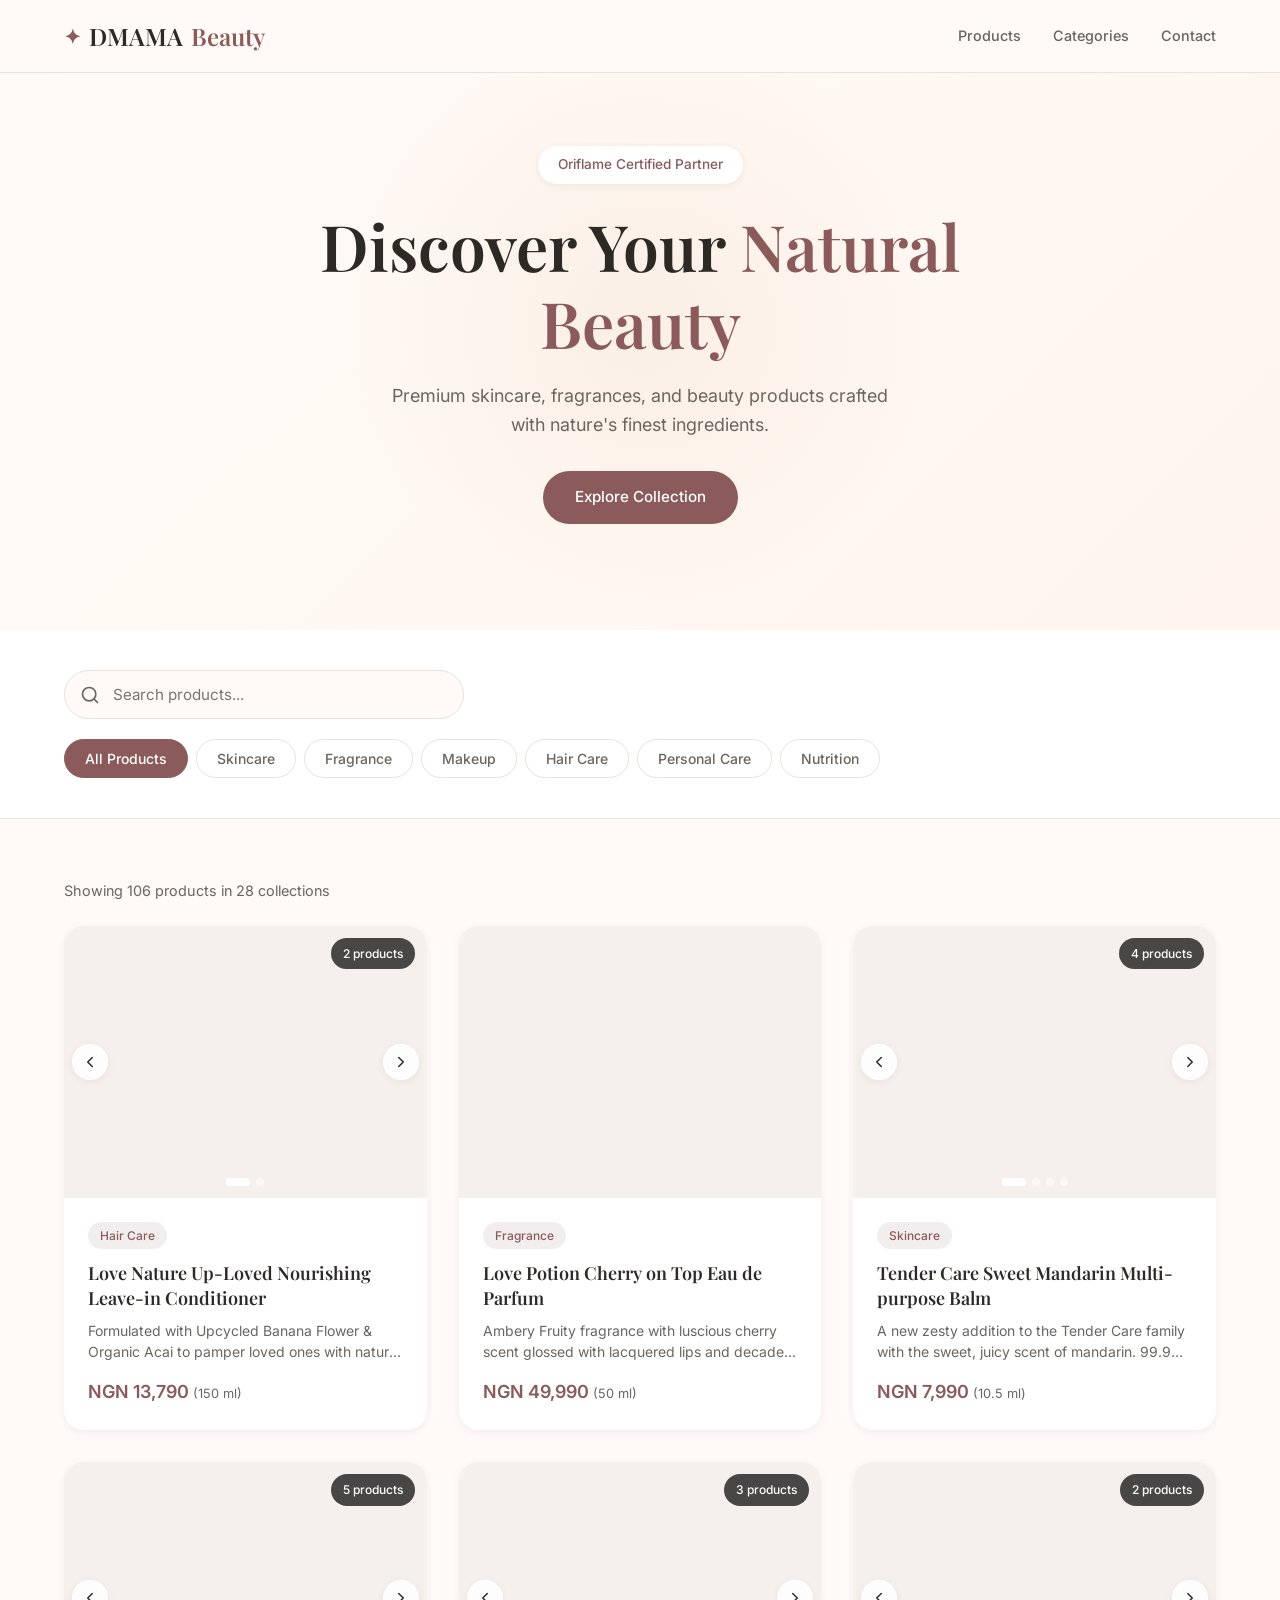
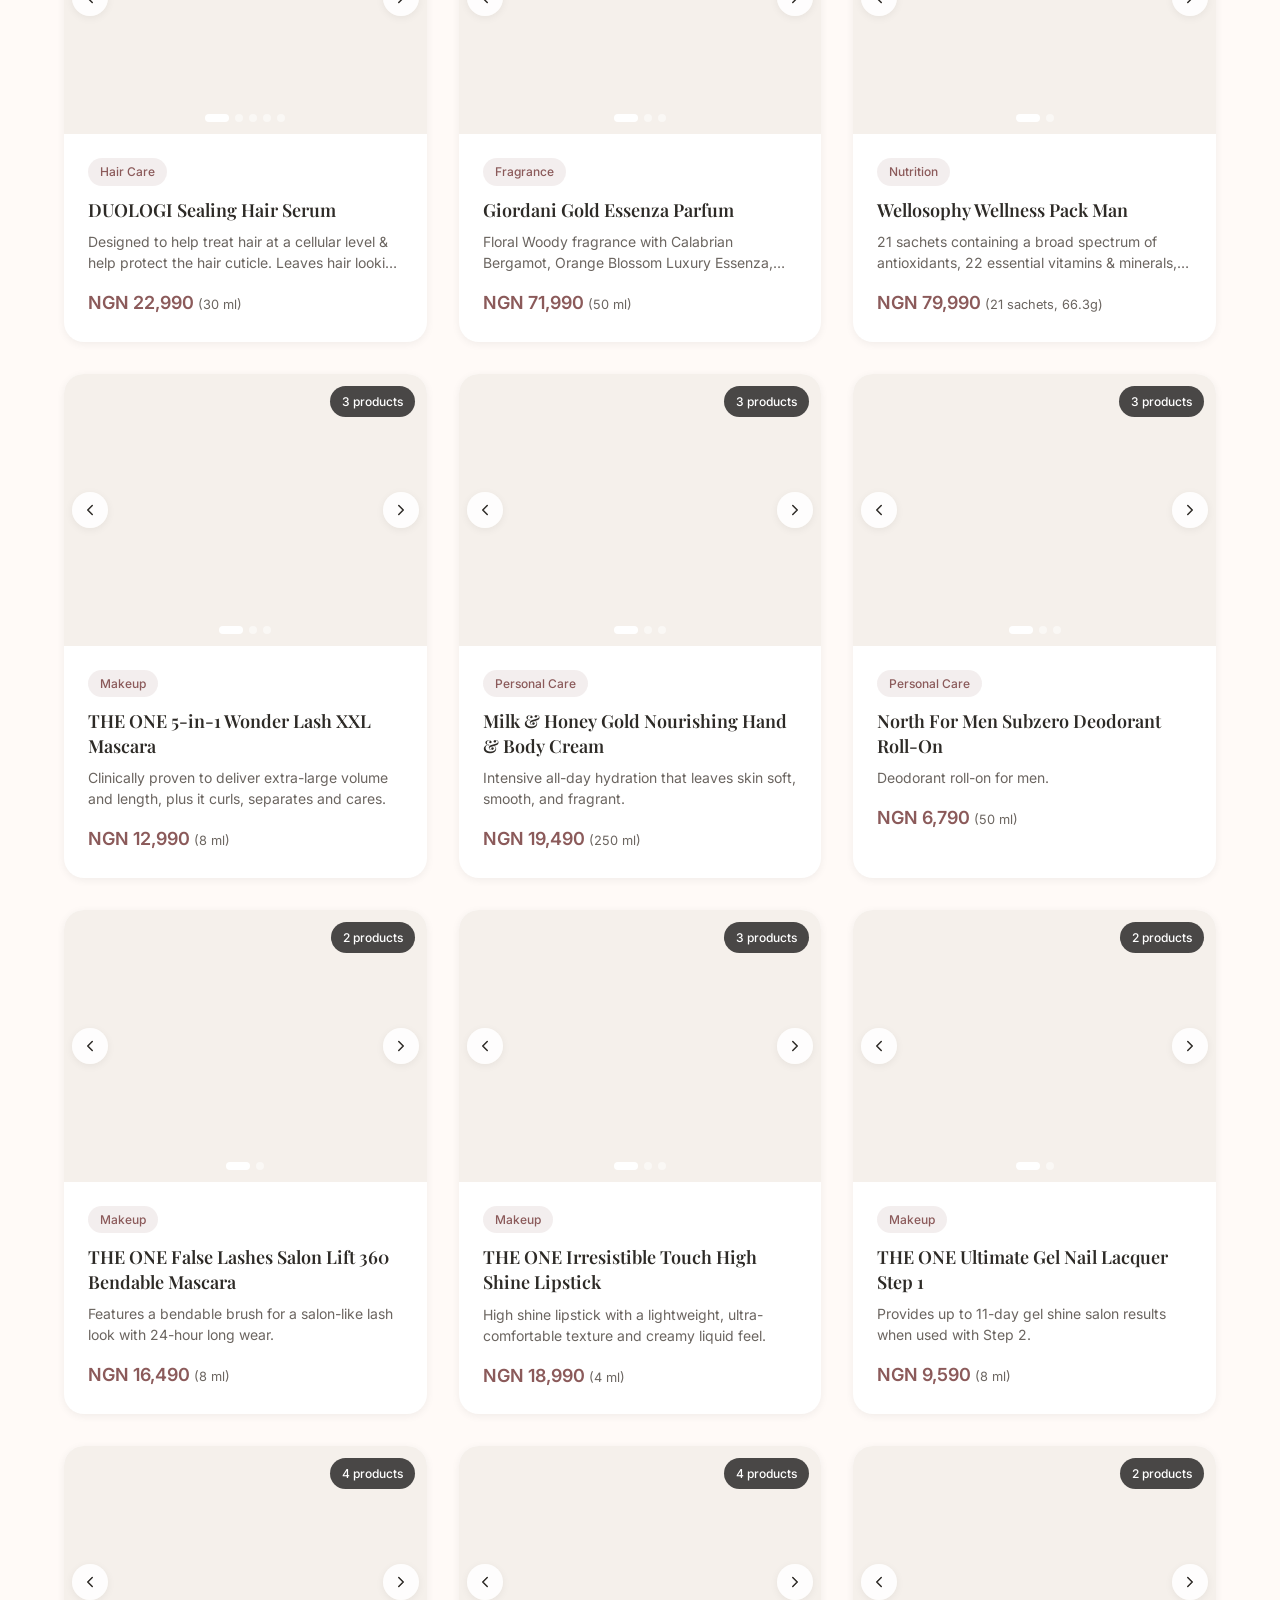
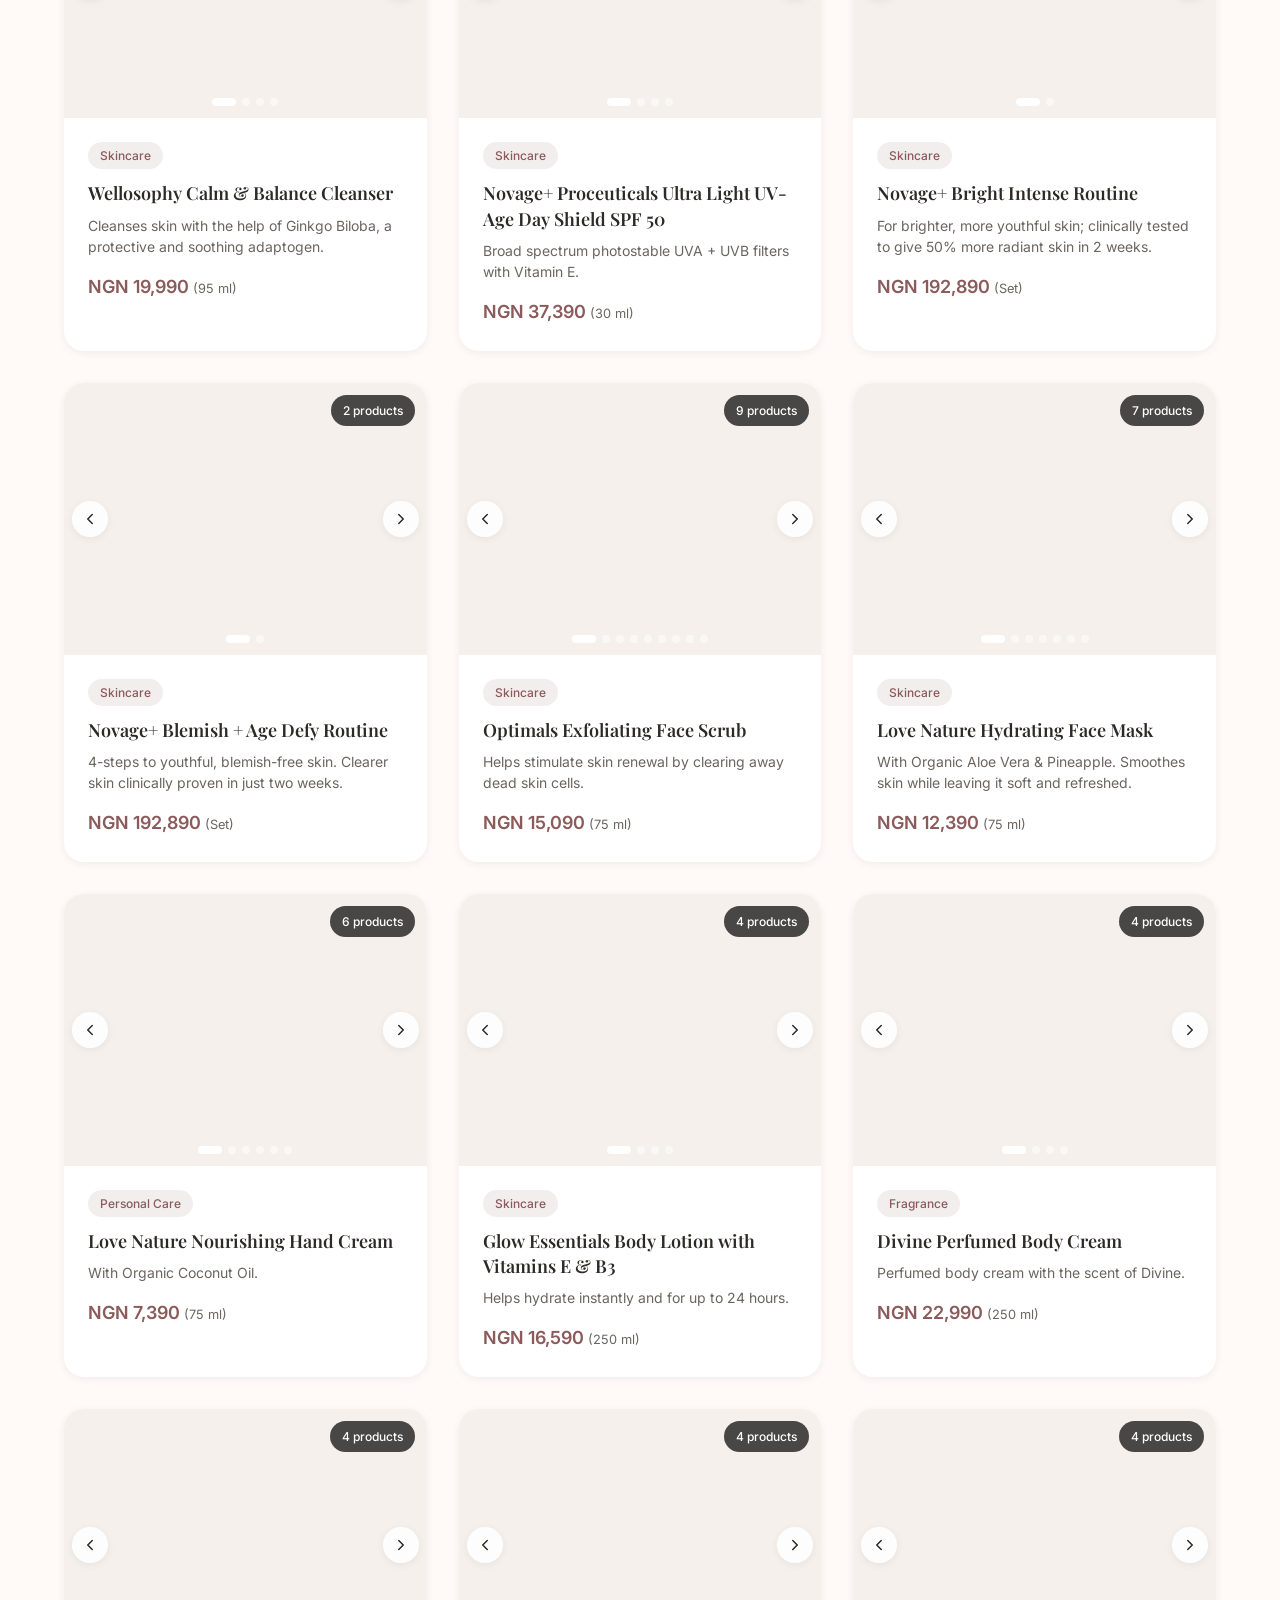
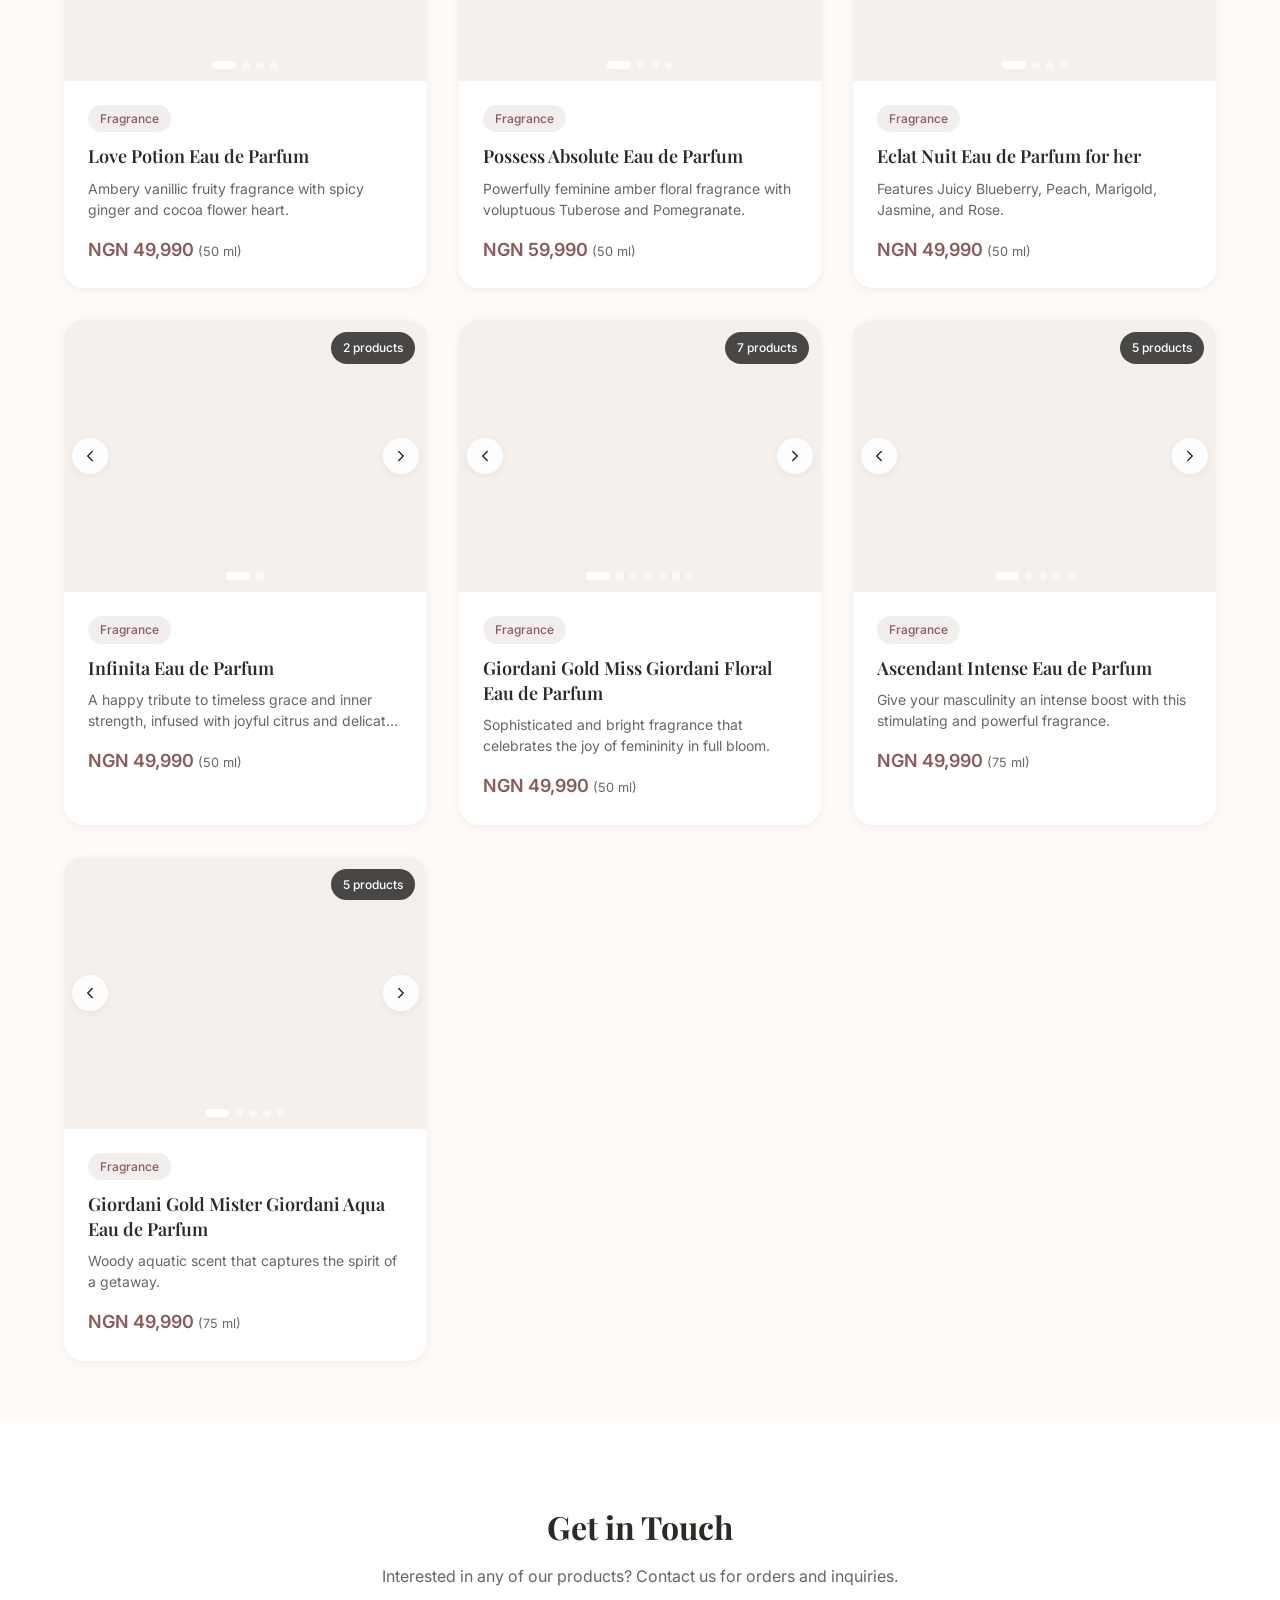
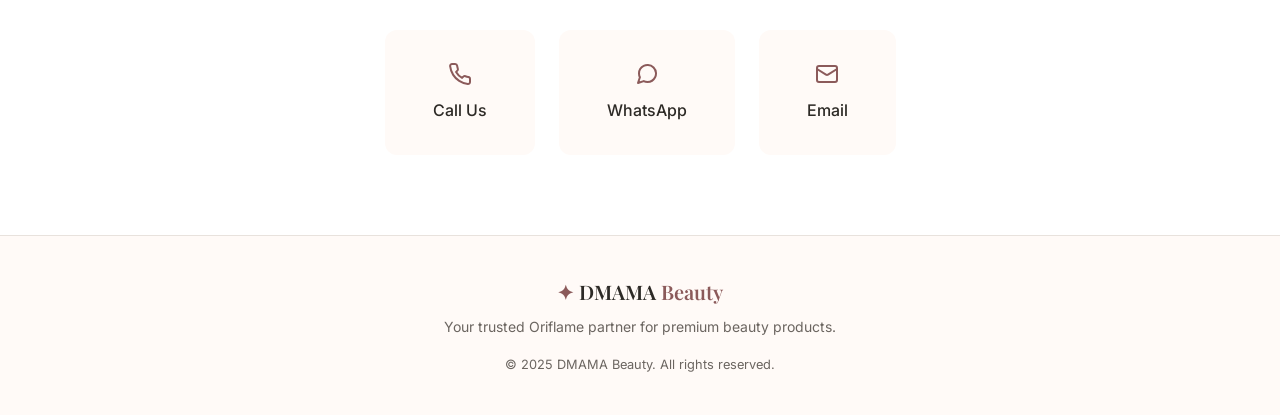
==== index.html @ 96148fdc "added code from desktop" ====
<!DOCTYPE html>
<html lang="en">
<head>
  <meta charset="UTF-8">
  <meta name="viewport" content="width=device-width, initial-scale=1.0">
  <title>DMAMA Beauty | Oriflame Products</title>
  <link rel="stylesheet" href="css/styles.css">
  <link rel="preconnect" href="https://fonts.googleapis.com">
  <link rel="preconnect" href="https://fonts.gstatic.com" crossorigin>
  <link href="https://fonts.googleapis.com/css2?family=Playfair+Display:wght@400;500;600;700&family=Inter:wght@300;400;500;600&display=swap" rel="stylesheet">
</head>
<body>
  <!-- Header -->
  <header class="header">
    <div class="container">
      <a href="#" class="logo">
        <span class="logo-icon">✦</span>
        DMAMA <span class="logo-accent">Beauty</span>
      </a>
      <nav class="nav">
        <a href="#products">Products</a>
        <a href="#categories">Categories</a>
        <a href="#contact">Contact</a>
      </nav>
    </div>
  </header>

  <!-- Hero Section -->
  <section class="hero">
    <div class="hero-content">
      <span class="hero-badge">Oriflame Certified Partner</span>
      <h1>Discover Your <span class="highlight">Natural Beauty</span></h1>
      <p>Premium skincare, fragrances, and beauty products crafted with nature's finest ingredients.</p>
      <a href="#products" class="btn btn-primary">Explore Collection</a>
    </div>
    <div class="hero-decoration"></div>
  </section>

  <!-- Search & Filter Section -->
  <section id="products" class="filter-section">
    <div class="container">
      <div class="search-box">
        <svg class="search-icon" xmlns="http://www.w3.org/2000/svg" width="20" height="20" viewBox="0 0 24 24" fill="none" stroke="currentColor" stroke-width="2" stroke-linecap="round" stroke-linejoin="round">
          <circle cx="11" cy="11" r="8"></circle>
          <path d="m21 21-4.3-4.3"></path>
        </svg>
        <input type="text" id="searchInput" placeholder="Search products...">
      </div>
      
      <div id="categories" class="category-tabs">
        <button class="tab active" data-category="all">All Products</button>
        <button class="tab" data-category="Skincare">Skincare</button>
        <button class="tab" data-category="Fragrance">Fragrance</button>
        <button class="tab" data-category="Makeup">Makeup</button>
        <button class="tab" data-category="Hair Care">Hair Care</button>
        <button class="tab" data-category="Personal Care">Personal Care</button>
        <button class="tab" data-category="Nutrition">Nutrition</button>
      </div>
    </div>
  </section>

  <!-- Products Grid -->
  <section class="products-section">
    <div class="container">
      <div class="results-info">
        <span id="resultsCount">Loading products...</span>
      </div>
      <div id="productsGrid" class="products-grid">
        <!-- Products will be dynamically inserted here -->
      </div>
      <div id="noResults" class="no-results" style="display: none;">
        <svg xmlns="http://www.w3.org/2000/svg" width="64" height="64" viewBox="0 0 24 24" fill="none" stroke="currentColor" stroke-width="1.5" stroke-linecap="round" stroke-linejoin="round">
          <circle cx="11" cy="11" r="8"></circle>
          <path d="m21 21-4.3-4.3"></path>
          <path d="M8 8l6 6"></path>
          <path d="M14 8l-6 6"></path>
        </svg>
        <h3>No products found</h3>
        <p>Try adjusting your search or filter criteria</p>
      </div>
    </div>
  </section>

  <!-- Contact Section -->
  <section id="contact" class="contact-section">
    <div class="container">
      <h2>Get in Touch</h2>
      <p>Interested in any of our products? Contact us for orders and inquiries.</p>
      <div class="contact-methods">
        <a href="#" class="contact-card">
          <svg xmlns="http://www.w3.org/2000/svg" width="24" height="24" viewBox="0 0 24 24" fill="none" stroke="currentColor" stroke-width="2" stroke-linecap="round" stroke-linejoin="round">
            <path d="M22 16.92v3a2 2 0 0 1-2.18 2 19.79 19.79 0 0 1-8.63-3.07 19.5 19.5 0 0 1-6-6 19.79 19.79 0 0 1-3.07-8.67A2 2 0 0 1 4.11 2h3a2 2 0 0 1 2 1.72 12.84 12.84 0 0 0 .7 2.81 2 2 0 0 1-.45 2.11L8.09 9.91a16 16 0 0 0 6 6l1.27-1.27a2 2 0 0 1 2.11-.45 12.84 12.84 0 0 0 2.81.7A2 2 0 0 1 22 16.92z"></path>
          </svg>
          <span>Call Us</span>
        </a>
        <a href="#" class="contact-card">
          <svg xmlns="http://www.w3.org/2000/svg" width="24" height="24" viewBox="0 0 24 24" fill="none" stroke="currentColor" stroke-width="2" stroke-linecap="round" stroke-linejoin="round">
            <path d="M21 11.5a8.38 8.38 0 0 1-.9 3.8 8.5 8.5 0 0 1-7.6 4.7 8.38 8.38 0 0 1-3.8-.9L3 21l1.9-5.7a8.38 8.38 0 0 1-.9-3.8 8.5 8.5 0 0 1 4.7-7.6 8.38 8.38 0 0 1 3.8-.9h.5a8.48 8.48 0 0 1 8 8v.5z"></path>
          </svg>
          <span>WhatsApp</span>
        </a>
        <a href="#" class="contact-card">
          <svg xmlns="http://www.w3.org/2000/svg" width="24" height="24" viewBox="0 0 24 24" fill="none" stroke="currentColor" stroke-width="2" stroke-linecap="round" stroke-linejoin="round">
            <rect width="20" height="16" x="2" y="4" rx="2"></rect>
            <path d="m22 7-8.97 5.7a1.94 1.94 0 0 1-2.06 0L2 7"></path>
          </svg>
          <span>Email</span>
        </a>
      </div>
    </div>
  </section>

  <!-- Footer -->
  <footer class="footer">
    <div class="container">
      <div class="footer-content">
        <div class="footer-brand">
          <span class="logo-icon">✦</span>
          DMAMA <span class="logo-accent">Beauty</span>
          <p>Your trusted Oriflame partner for premium beauty products.</p>
        </div>
        <p class="copyright">© 2025 DMAMA Beauty. All rights reserved.</p>
      </div>
    </div>
  </footer>

  <script src="script.js"></script>
</body>
</html>
---- css/styles.css ----
/* Reset & Base */
*,
*::before,
*::after {
  box-sizing: border-box;
  margin: 0;
  padding: 0;
}

:root {
  --color-primary: #8b5a5a;
  --color-primary-dark: #6b4444;
  --color-accent: #d4a574;
  --color-bg: #fffaf7;
  --color-surface: #ffffff;
  --color-text: #2d2a26;
  --color-text-muted: #6b6560;
  --color-border: #e8e2dd;
  --font-display: "Playfair Display", serif;
  --font-body: "Inter", sans-serif;
  --radius-sm: 8px;
  --radius-md: 12px;
  --radius-lg: 20px;
  --shadow-sm: 0 2px 8px rgba(0, 0, 0, 0.06);
  --shadow-md: 0 4px 20px rgba(0, 0, 0, 0.08);
  --shadow-lg: 0 8px 40px rgba(0, 0, 0, 0.12);
}

html {
  scroll-behavior: smooth;
}

body {
  font-family: var(--font-body);
  background-color: var(--color-bg);
  color: var(--color-text);
  line-height: 1.6;
}

.container {
  max-width: 1200px;
  margin: 0 auto;
  padding: 0 24px;
}

/* Header */
.header {
  position: fixed;
  top: 0;
  left: 0;
  right: 0;
  background: rgba(255, 250, 247, 0.95);
  backdrop-filter: blur(10px);
  z-index: 100;
  border-bottom: 1px solid var(--color-border);
}

.header .container {
  display: flex;
  justify-content: space-between;
  align-items: center;
  height: 72px;
}

.logo {
  font-family: var(--font-display);
  font-size: 1.5rem;
  font-weight: 600;
  color: var(--color-text);
  text-decoration: none;
  display: flex;
  align-items: center;
  gap: 8px;
}

.logo-icon {
  color: var(--color-primary);
  font-size: 1.25rem;
}

.logo-accent {
  color: var(--color-primary);
}

.nav {
  display: flex;
  gap: 32px;
}

.nav a {
  color: var(--color-text-muted);
  text-decoration: none;
  font-size: 0.9rem;
  font-weight: 500;
  transition: color 0.2s;
}

.nav a:hover {
  color: var(--color-primary);
}

/* Hero Section */
.hero {
  min-height: 70vh;
  display: flex;
  align-items: center;
  justify-content: center;
  text-align: center;
  padding: 120px 24px 80px;
  position: relative;
  overflow: hidden;
  background: linear-gradient(135deg, var(--color-bg) 0%, #fff5ee 100%);
}

.hero-decoration {
  position: absolute;
  top: 50%;
  left: 50%;
  transform: translate(-50%, -50%);
  width: 600px;
  height: 600px;
  background: radial-gradient(circle, rgba(212, 165, 116, 0.1) 0%, transparent 70%);
  pointer-events: none;
}

.hero-content {
  position: relative;
  z-index: 1;
  max-width: 700px;
}

.hero-badge {
  display: inline-block;
  background: var(--color-surface);
  color: var(--color-primary);
  padding: 8px 20px;
  border-radius: 50px;
  font-size: 0.85rem;
  font-weight: 500;
  margin-bottom: 24px;
  box-shadow: var(--shadow-sm);
}

.hero h1 {
  font-family: var(--font-display);
  font-size: clamp(2.5rem, 6vw, 4rem);
  font-weight: 600;
  line-height: 1.2;
  margin-bottom: 20px;
  color: var(--color-text);
}

.hero h1 .highlight {
  color: var(--color-primary);
}

.hero p {
  font-size: 1.125rem;
  color: var(--color-text-muted);
  margin-bottom: 32px;
  max-width: 500px;
  margin-left: auto;
  margin-right: auto;
}

.btn {
  display: inline-flex;
  align-items: center;
  gap: 8px;
  padding: 14px 32px;
  border-radius: 50px;
  font-size: 0.95rem;
  font-weight: 500;
  text-decoration: none;
  transition: all 0.3s ease;
  cursor: pointer;
  border: none;
}

.btn-primary {
  background: var(--color-primary);
  color: white;
}

.btn-primary:hover {
  background: var(--color-primary-dark);
  transform: translateY(-2px);
  box-shadow: var(--shadow-md);
}

/* Filter Section */
.filter-section {
  padding: 40px 0;
  background: var(--color-surface);
  border-bottom: 1px solid var(--color-border);
  position: sticky;
  top: 72px;
  z-index: 50;
}

.filter-section .container {
  display: flex;
  flex-direction: column;
  gap: 20px;
}

.search-box {
  position: relative;
  max-width: 400px;
  width: 100%;
}

.search-icon {
  position: absolute;
  left: 16px;
  top: 50%;
  transform: translateY(-50%);
  color: var(--color-text-muted);
}

.search-box input {
  width: 100%;
  padding: 14px 16px 14px 48px;
  border: 1px solid var(--color-border);
  border-radius: 50px;
  font-size: 0.95rem;
  font-family: var(--font-body);
  background: var(--color-bg);
  transition: all 0.2s;
}

.search-box input:focus {
  outline: none;
  border-color: var(--color-primary);
  box-shadow: 0 0 0 3px rgba(139, 90, 90, 0.1);
}

.category-tabs {
  display: flex;
  gap: 8px;
  flex-wrap: wrap;
}

.tab {
  padding: 10px 20px;
  border: 1px solid var(--color-border);
  border-radius: 50px;
  background: transparent;
  color: var(--color-text-muted);
  font-size: 0.875rem;
  font-weight: 500;
  font-family: var(--font-body);
  cursor: pointer;
  transition: all 0.2s;
}

.tab:hover {
  border-color: var(--color-primary);
  color: var(--color-primary);
}

.tab.active {
  background: var(--color-primary);
  border-color: var(--color-primary);
  color: white;
}

/* Products Section */
.products-section {
  padding: 60px 0;
}

.results-info {
  margin-bottom: 24px;
  color: var(--color-text-muted);
  font-size: 0.9rem;
}

.products-grid {
  display: grid;
  grid-template-columns: repeat(auto-fill, minmax(350px, 1fr));
  gap: 32px;
}

/* Product Card */
.product-card {
  background: var(--color-surface);
  border-radius: var(--radius-lg);
  overflow: hidden;
  box-shadow: var(--shadow-sm);
  transition: all 0.3s ease;
}

.product-card:hover {
  box-shadow: var(--shadow-lg);
  transform: translateY(-4px);
}

.product-image-container {
  position: relative;
  aspect-ratio: 4 / 3;
  background: #f5f0eb;
  overflow: hidden;
}

.product-image-container img {
  width: 100%;
  height: 100%;
  object-fit: cover;
  transition: transform 0.4s ease;
}

.product-card:hover .product-image-container img {
  transform: scale(1.05);
}

.product-count-badge {
  position: absolute;
  top: 12px;
  right: 12px;
  background: rgba(0, 0, 0, 0.7);
  color: white;
  padding: 6px 12px;
  border-radius: 50px;
  font-size: 0.75rem;
  font-weight: 500;
}

/* Slideshow Controls */
.slideshow-container {
  position: relative;
}

.slideshow-nav {
  position: absolute;
  bottom: 12px;
  left: 50%;
  transform: translateX(-50%);
  display: flex;
  gap: 6px;
  z-index: 10;
}

.slideshow-dot {
  width: 8px;
  height: 8px;
  border-radius: 50%;
  background: rgba(255, 255, 255, 0.5);
  border: none;
  cursor: pointer;
  transition: all 0.2s;
}

.slideshow-dot.active {
  background: white;
  width: 24px;
  border-radius: 4px;
}

.slideshow-arrows {
  position: absolute;
  top: 50%;
  left: 0;
  right: 0;
  transform: translateY(-50%);
  display: flex;
  justify-content: space-between;
  padding: 0 8px;
  pointer-events: none;
}

.slideshow-arrow {
  width: 36px;
  height: 36px;
  border-radius: 50%;
  background: rgba(255, 255, 255, 0.9);
  border: none;
  cursor: pointer;
  display: flex;
  align-items: center;
  justify-content: center;
  pointer-events: auto;
  transition: all 0.2s;
  box-shadow: var(--shadow-sm);
}

.slideshow-arrow:hover {
  background: white;
  transform: scale(1.1);
}

.slideshow-arrow svg {
  width: 18px;
  height: 18px;
  color: var(--color-text);
}

/* Product Info */
.product-info {
  padding: 24px;
}

.product-slide {
  display: none;
}

.product-slide.active {
  display: block;
  animation: fadeIn 0.3s ease;
}

@keyframes fadeIn {
  from {
    opacity: 0;
    transform: translateY(10px);
  }
  to {
    opacity: 1;
    transform: translateY(0);
  }
}

.product-category {
  display: inline-block;
  background: rgba(139, 90, 90, 0.1);
  color: var(--color-primary);
  padding: 4px 12px;
  border-radius: 50px;
  font-size: 0.75rem;
  font-weight: 500;
  margin-bottom: 12px;
}

.product-name {
  font-family: var(--font-display);
  font-size: 1.125rem;
  font-weight: 600;
  color: var(--color-text);
  margin-bottom: 8px;
  line-height: 1.4;
}

.product-description {
  font-size: 0.875rem;
  color: var(--color-text-muted);
  margin-bottom: 16px;
  line-height: 1.5;
  display: -webkit-box;
  -webkit-line-clamp: 2;
  -webkit-box-orient: vertical;
  overflow: hidden;
}

.product-price {
  font-size: 1.125rem;
  font-weight: 600;
  color: var(--color-primary);
}

/* No Results */
.no-results {
  text-align: center;
  padding: 80px 24px;
  color: var(--color-text-muted);
}

.no-results svg {
  margin-bottom: 20px;
  opacity: 0.5;
}

.no-results h3 {
  font-family: var(--font-display);
  font-size: 1.5rem;
  color: var(--color-text);
  margin-bottom: 8px;
}

/* Contact Section */
.contact-section {
  padding: 80px 0;
  background: var(--color-surface);
  text-align: center;
}

.contact-section h2 {
  font-family: var(--font-display);
  font-size: 2rem;
  margin-bottom: 12px;
}

.contact-section > .container > p {
  color: var(--color-text-muted);
  margin-bottom: 40px;
}

.contact-methods {
  display: flex;
  justify-content: center;
  gap: 24px;
  flex-wrap: wrap;
}

.contact-card {
  display: flex;
  flex-direction: column;
  align-items: center;
  gap: 12px;
  padding: 32px 48px;
  background: var(--color-bg);
  border-radius: var(--radius-md);
  text-decoration: none;
  color: var(--color-text);
  transition: all 0.3s;
}

.contact-card:hover {
  transform: translateY(-4px);
  box-shadow: var(--shadow-md);
}

.contact-card svg {
  color: var(--color-primary);
}

.contact-card span {
  font-weight: 500;
}

/* Footer */
.footer {
  padding: 40px 0;
  border-top: 1px solid var(--color-border);
}

.footer-content {
  display: flex;
  flex-direction: column;
  align-items: center;
  gap: 16px;
  text-align: center;
}

.footer-brand {
  font-family: var(--font-display);
  font-size: 1.25rem;
  font-weight: 600;
}

.footer-brand p {
  font-family: var(--font-body);
  font-size: 0.875rem;
  color: var(--color-text-muted);
  font-weight: 400;
  margin-top: 8px;
}

.copyright {
  font-size: 0.8rem;
  color: var(--color-text-muted);
}

/* Responsive */
@media (max-width: 768px) {
  .nav {
    display: none;
  }

  .products-grid {
    grid-template-columns: 1fr;
  }

  .category-tabs {
    overflow-x: auto;
    flex-wrap: nowrap;
    padding-bottom: 8px;
    -webkit-overflow-scrolling: touch;
  }

  .tab {
    white-space: nowrap;
    flex-shrink: 0;
  }

  .filter-section {
    position: static;
  }

  .contact-methods {
    flex-direction: column;
    align-items: center;
  }

  .contact-card {
    width: 100%;
    max-width: 300px;
  }
}
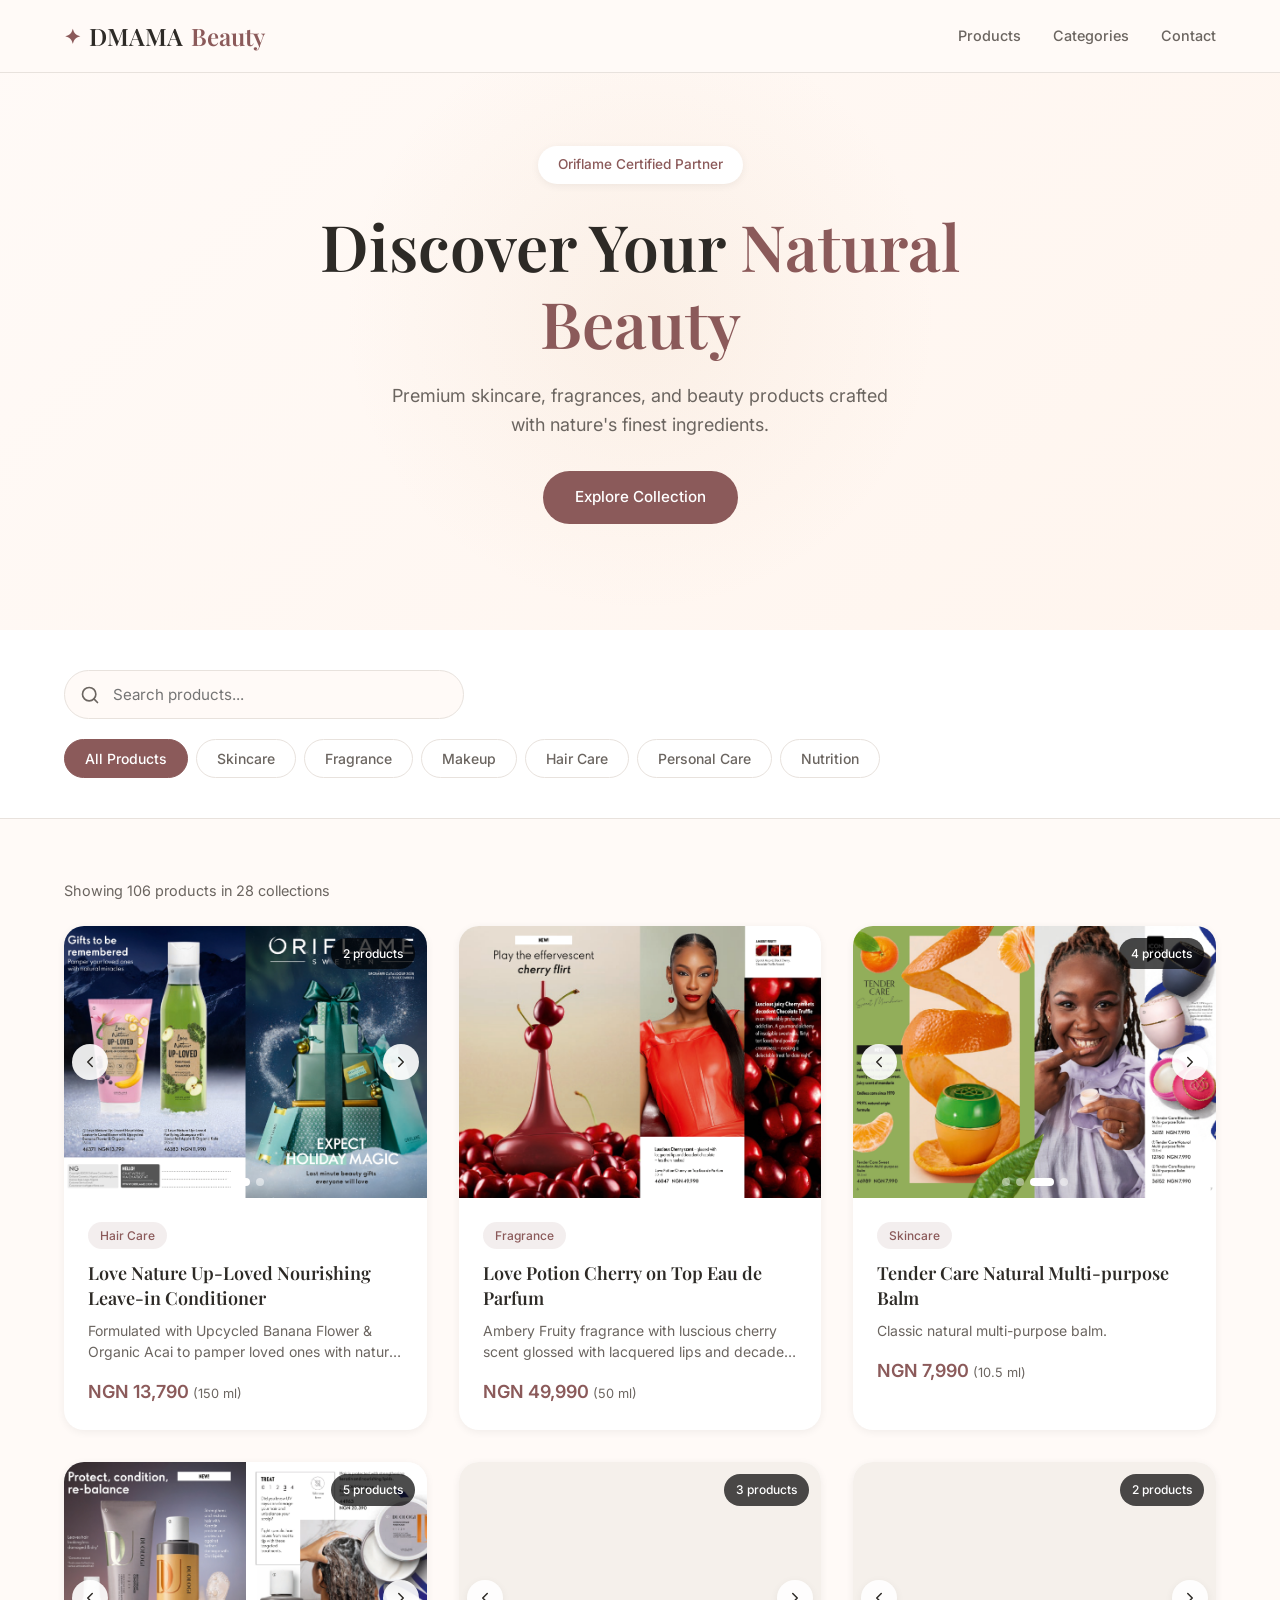
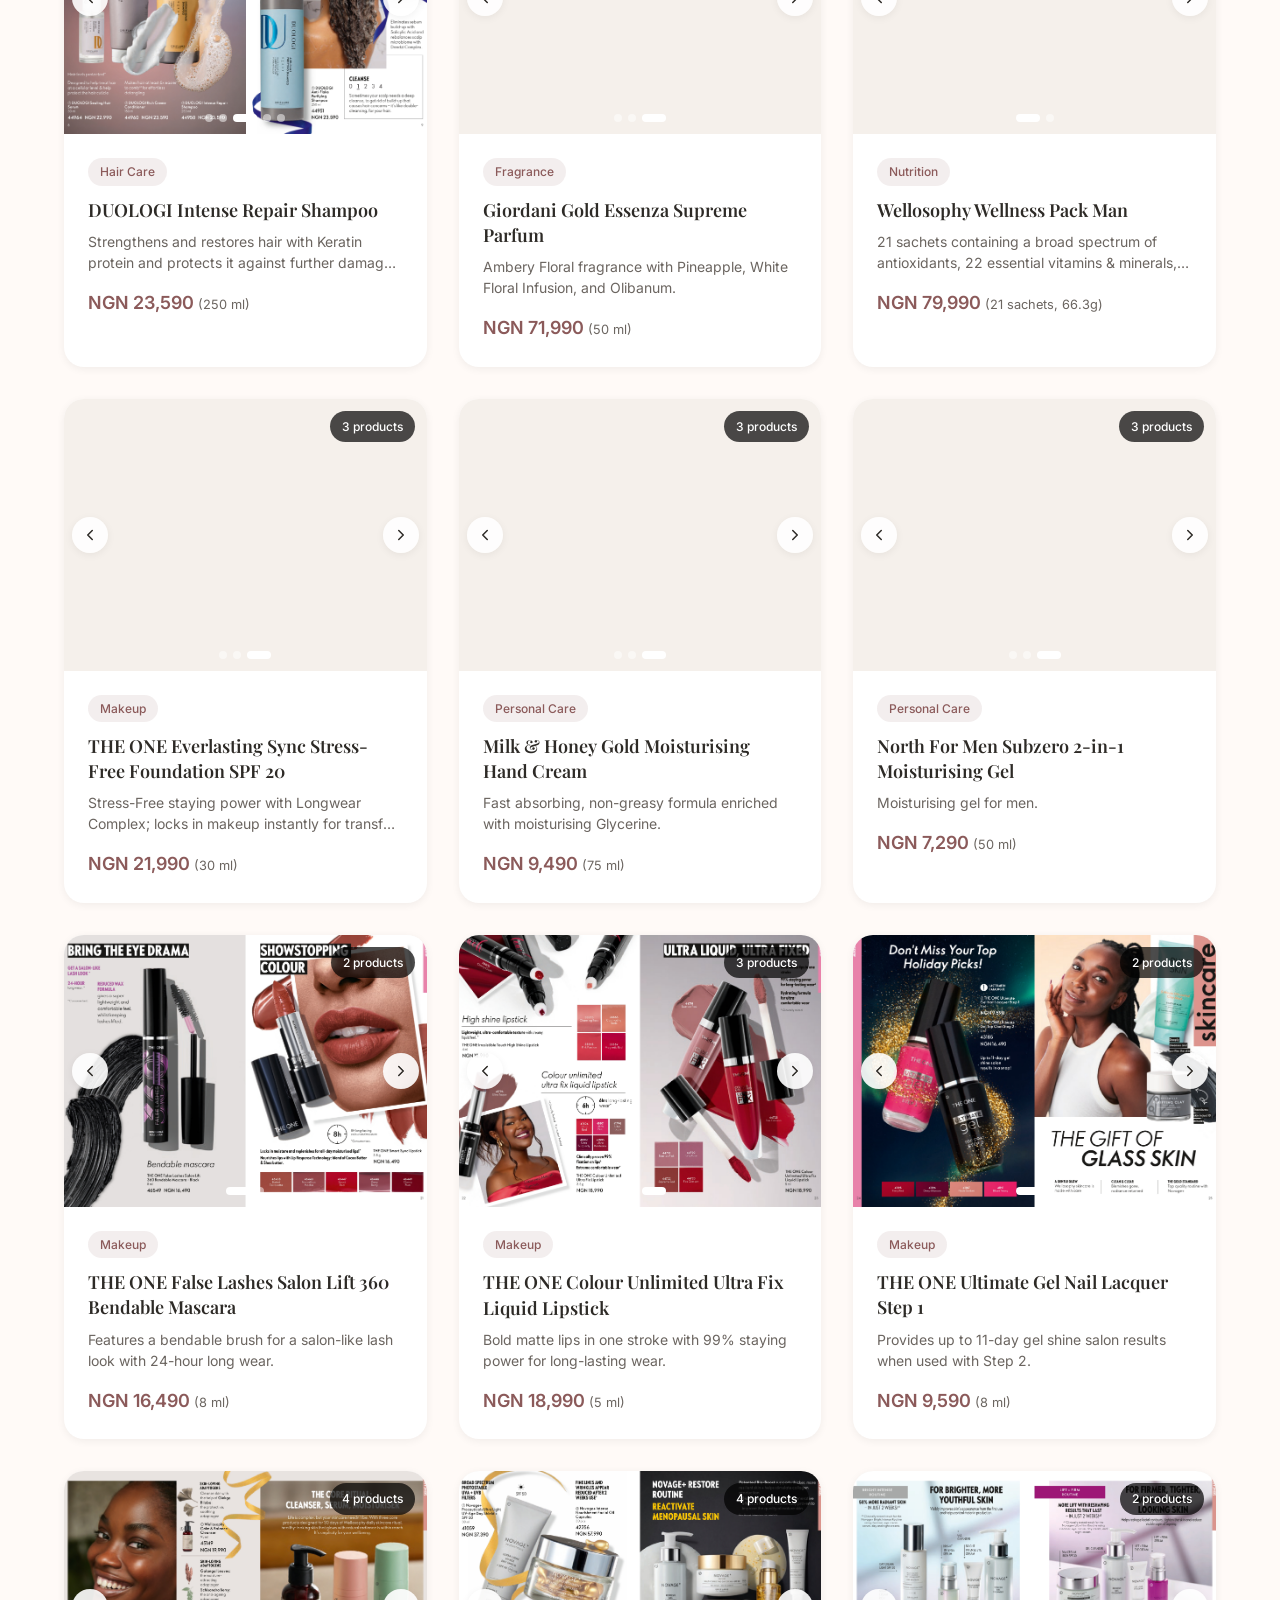
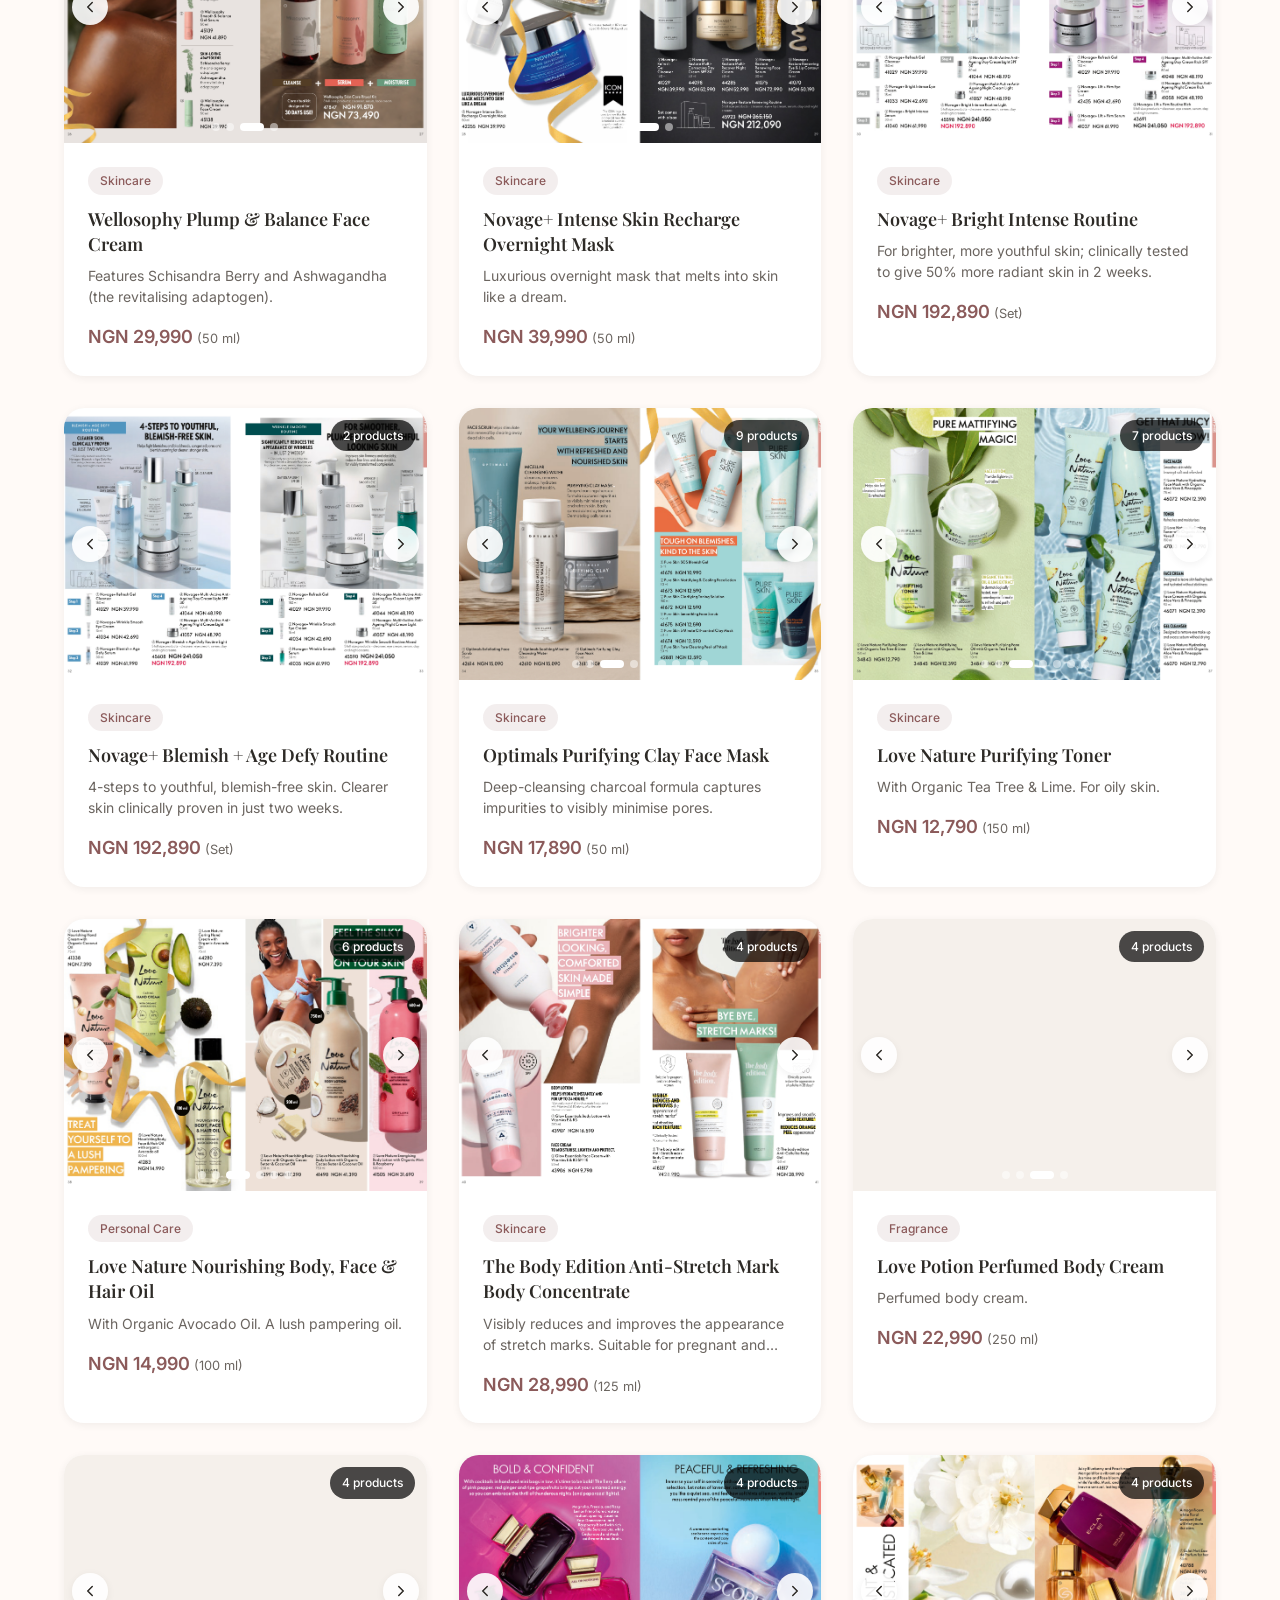
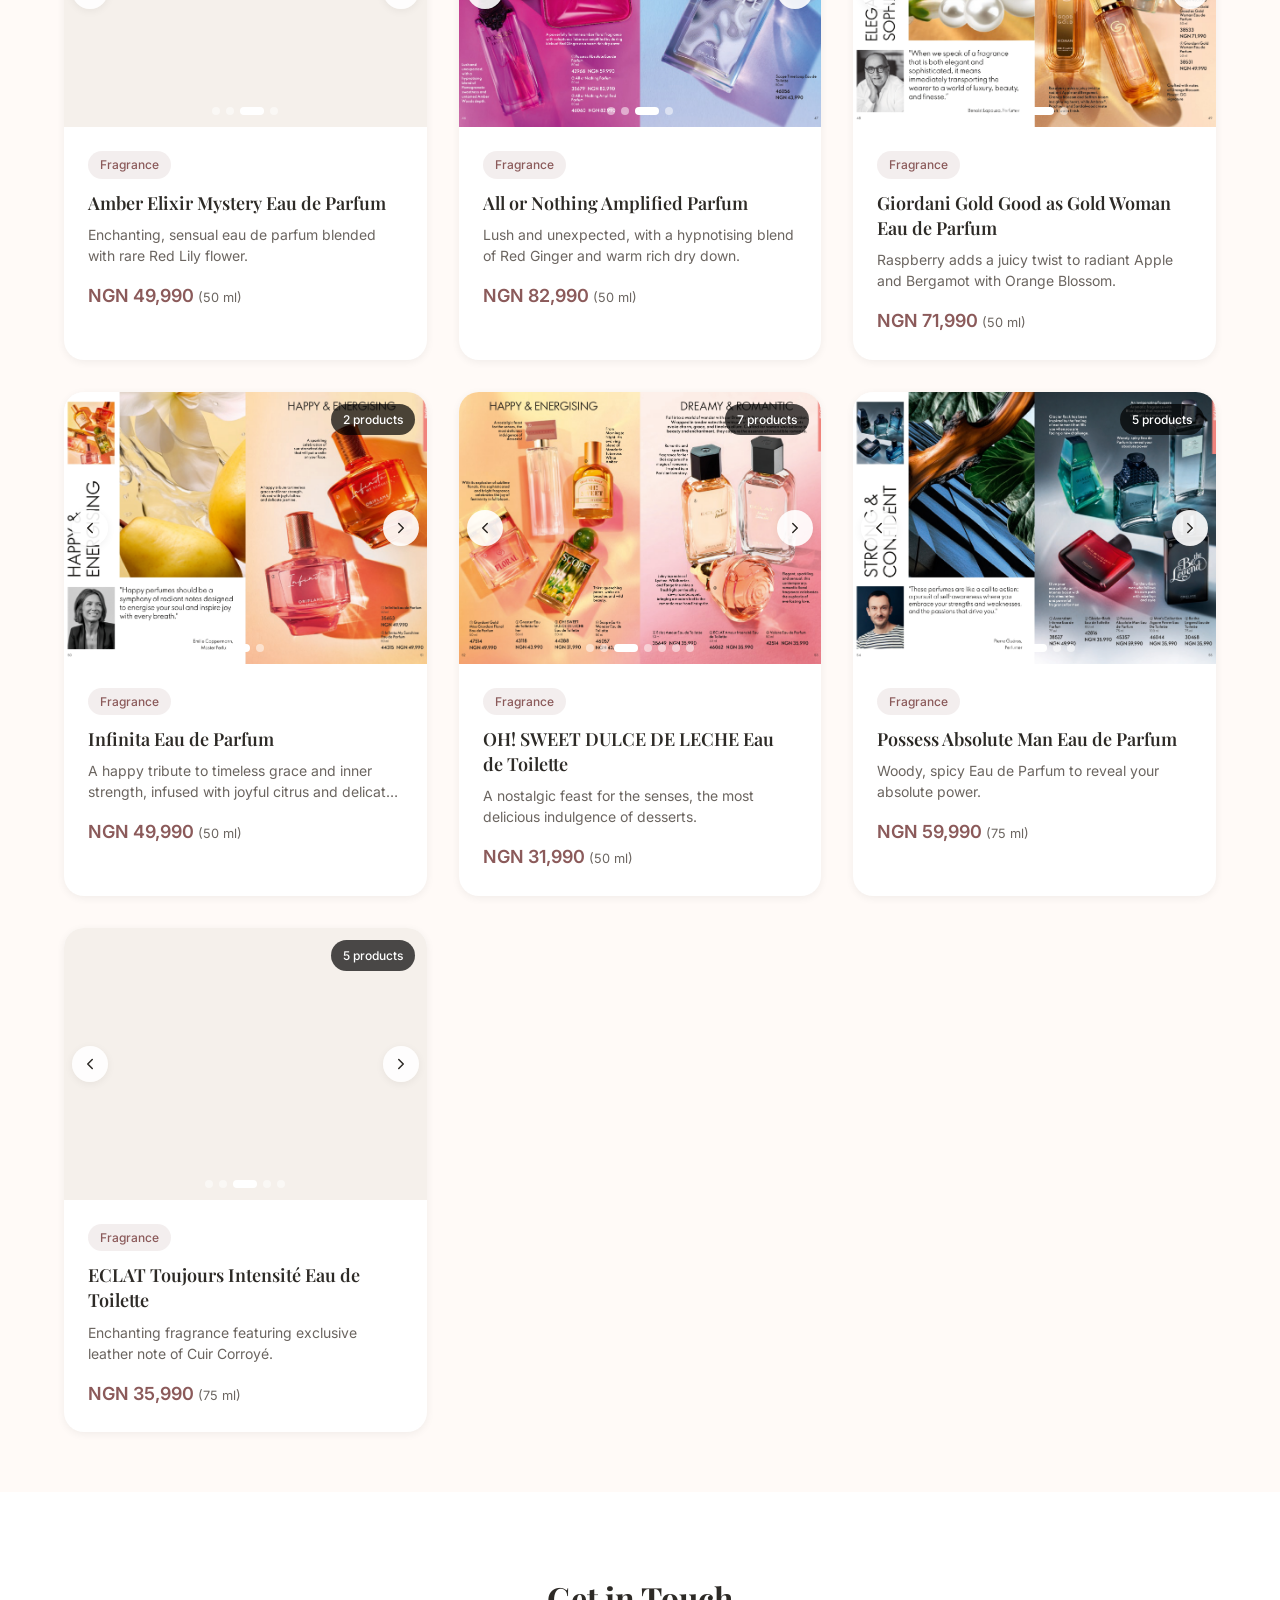
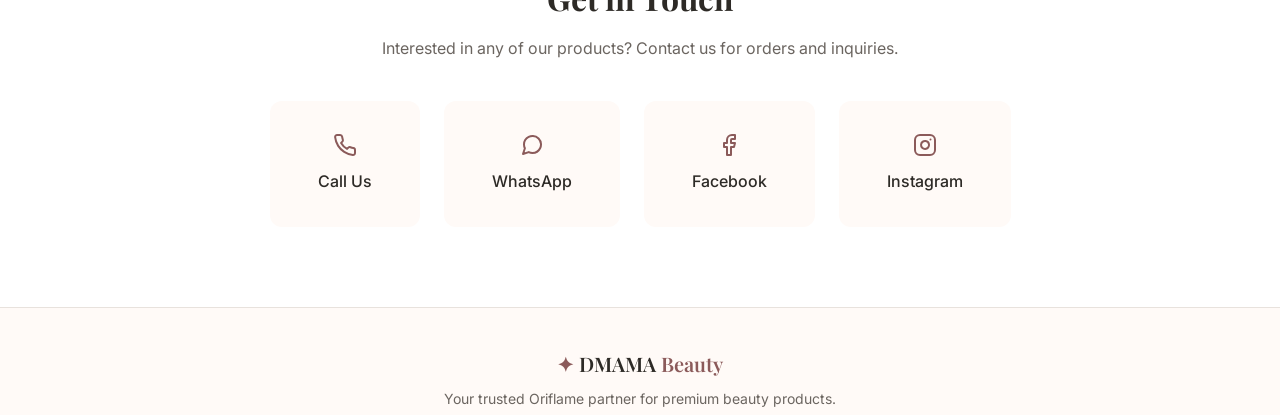
==== commit 8701c13e: "bug fix and optimization added social links reduced slideshow speed" ====
--- a/index.html
+++ b/index.html
@@ -80,31 +80,37 @@
       </div>
     </div>
   </section>
-
-  <!-- Contact Section -->
+<!-- Contact Section -->
   <section id="contact" class="contact-section">
     <div class="container">
       <h2>Get in Touch</h2>
       <p>Interested in any of our products? Contact us for orders and inquiries.</p>
       <div class="contact-methods">
-        <a href="#" class="contact-card">
+        <a href="tel:+2348023337336" class="contact-card">
           <svg xmlns="http://www.w3.org/2000/svg" width="24" height="24" viewBox="0 0 24 24" fill="none" stroke="currentColor" stroke-width="2" stroke-linecap="round" stroke-linejoin="round">
             <path d="M22 16.92v3a2 2 0 0 1-2.18 2 19.79 19.79 0 0 1-8.63-3.07 19.5 19.5 0 0 1-6-6 19.79 19.79 0 0 1-3.07-8.67A2 2 0 0 1 4.11 2h3a2 2 0 0 1 2 1.72 12.84 12.84 0 0 0 .7 2.81 2 2 0 0 1-.45 2.11L8.09 9.91a16 16 0 0 0 6 6l1.27-1.27a2 2 0 0 1 2.11-.45 12.84 12.84 0 0 0 2.81.7A2 2 0 0 1 22 16.92z"></path>
           </svg>
           <span>Call Us</span>
         </a>
-        <a href="#" class="contact-card">
+        <a href="https://wa.me/2348023337336?text=Hi%20D%20mama's%20beauty!%20I'm%20interested%20in%20your%20products.%20Can%20you%20help%20me%20with%20more%20information?" class="contact-card" target="_blank">
           <svg xmlns="http://www.w3.org/2000/svg" width="24" height="24" viewBox="0 0 24 24" fill="none" stroke="currentColor" stroke-width="2" stroke-linecap="round" stroke-linejoin="round">
             <path d="M21 11.5a8.38 8.38 0 0 1-.9 3.8 8.5 8.5 0 0 1-7.6 4.7 8.38 8.38 0 0 1-3.8-.9L3 21l1.9-5.7a8.38 8.38 0 0 1-.9-3.8 8.5 8.5 0 0 1 4.7-7.6 8.38 8.38 0 0 1 3.8-.9h.5a8.48 8.48 0 0 1 8 8v.5z"></path>
           </svg>
           <span>WhatsApp</span>
         </a>
-        <a href="#" class="contact-card">
+        <a href="https://www.facebook.com/profile.php?id=61557722585120" class="contact-card" target="_blank">
           <svg xmlns="http://www.w3.org/2000/svg" width="24" height="24" viewBox="0 0 24 24" fill="none" stroke="currentColor" stroke-width="2" stroke-linecap="round" stroke-linejoin="round">
-            <rect width="20" height="16" x="2" y="4" rx="2"></rect>
-            <path d="m22 7-8.97 5.7a1.94 1.94 0 0 1-2.06 0L2 7"></path>
+            <path d="M18 2h-3a5 5 0 0 0-5 5v3H7v4h3v8h4v-8h3l1-4h-4V7a1 1 0 0 1 1-1h3z"></path>
           </svg>
-          <span>Email</span>
+          <span>Facebook</span>
+        </a>
+        <a href="https://www.instagram.com/d_mama_beauty" class="contact-card" target="_blank">
+          <svg xmlns="http://www.w3.org/2000/svg" width="24" height="24" viewBox="0 0 24 24" fill="none" stroke="currentColor" stroke-width="2" stroke-linecap="round" stroke-linejoin="round">
+            <rect width="20" height="20" x="2" y="2" rx="5" ry="5"></rect>
+            <path d="M16 11.37A4 4 0 1 1 12.63 8 4 4 0 0 1 16 11.37z"></path>
+            <line x1="17.5" x2="17.51" y1="6.5" y2="6.5"></line>
+          </svg>
+          <span>Instagram</span>
         </a>
       </div>
     </div>
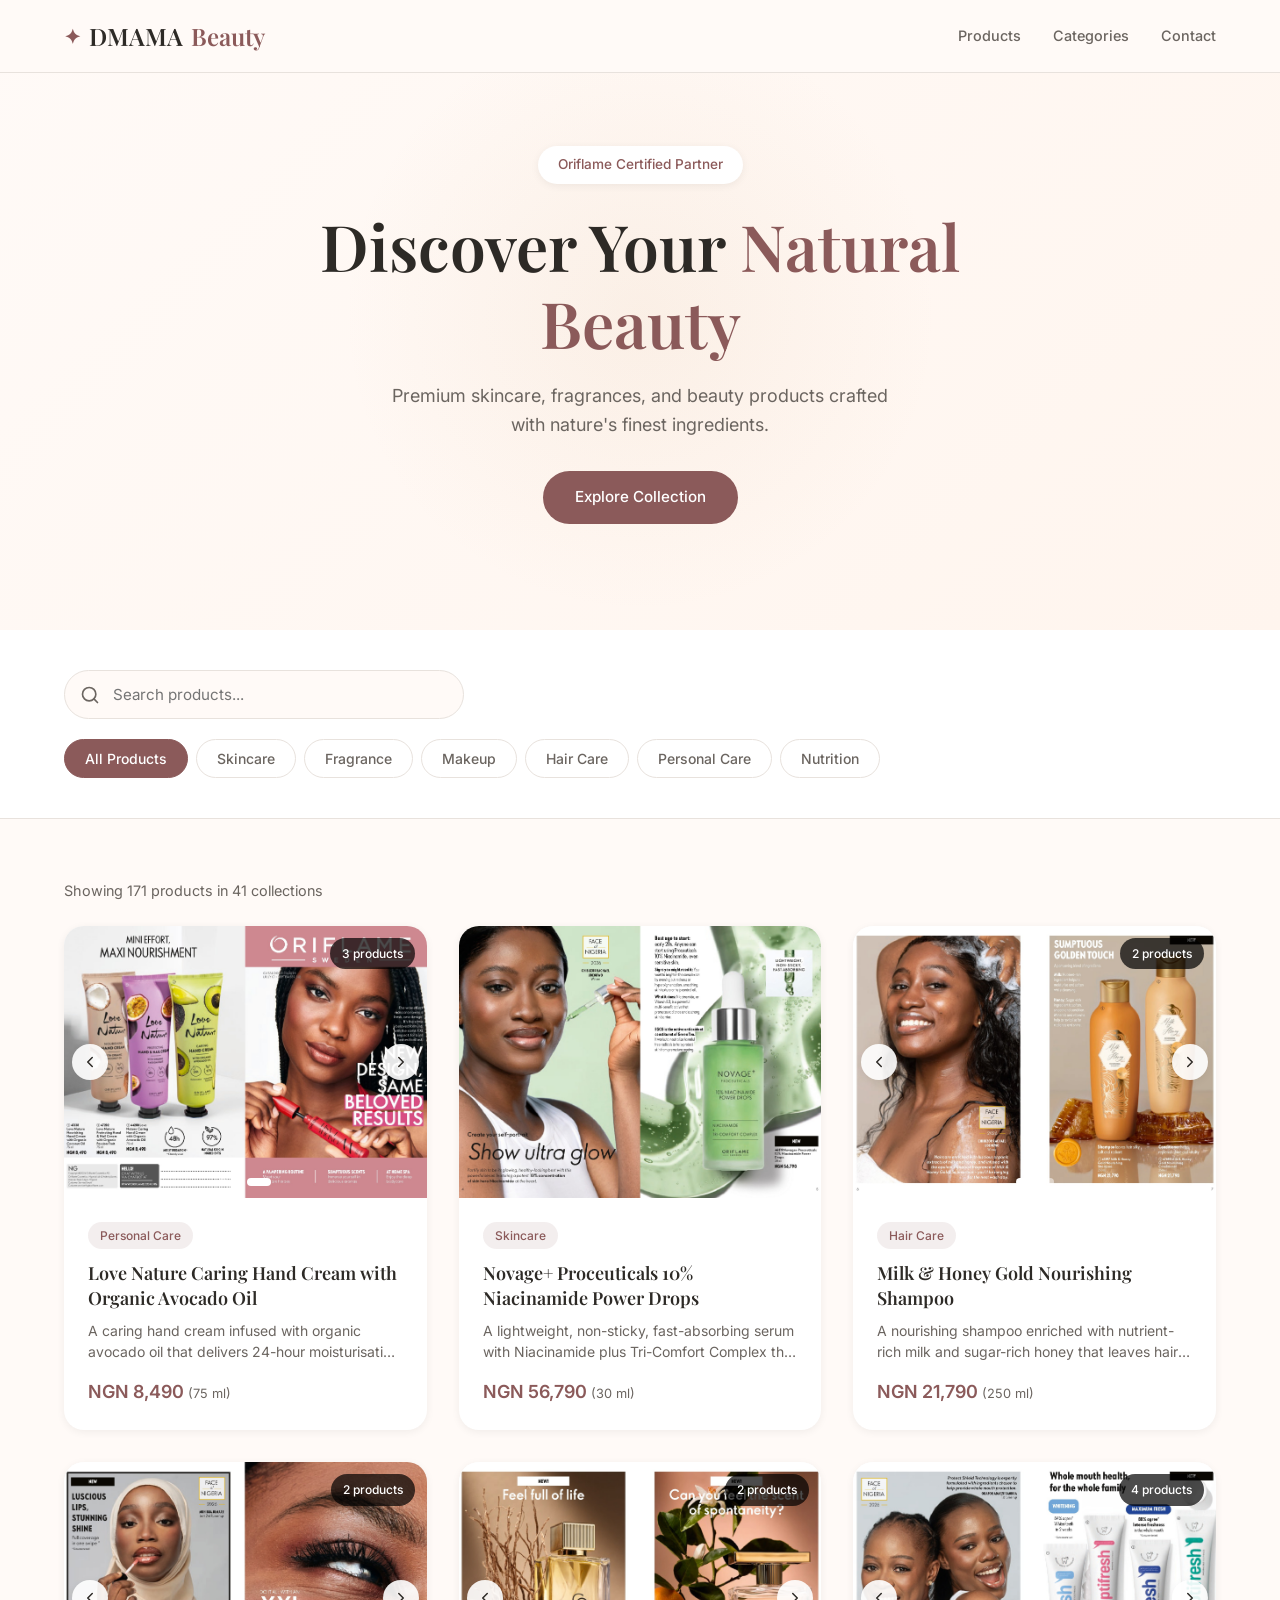
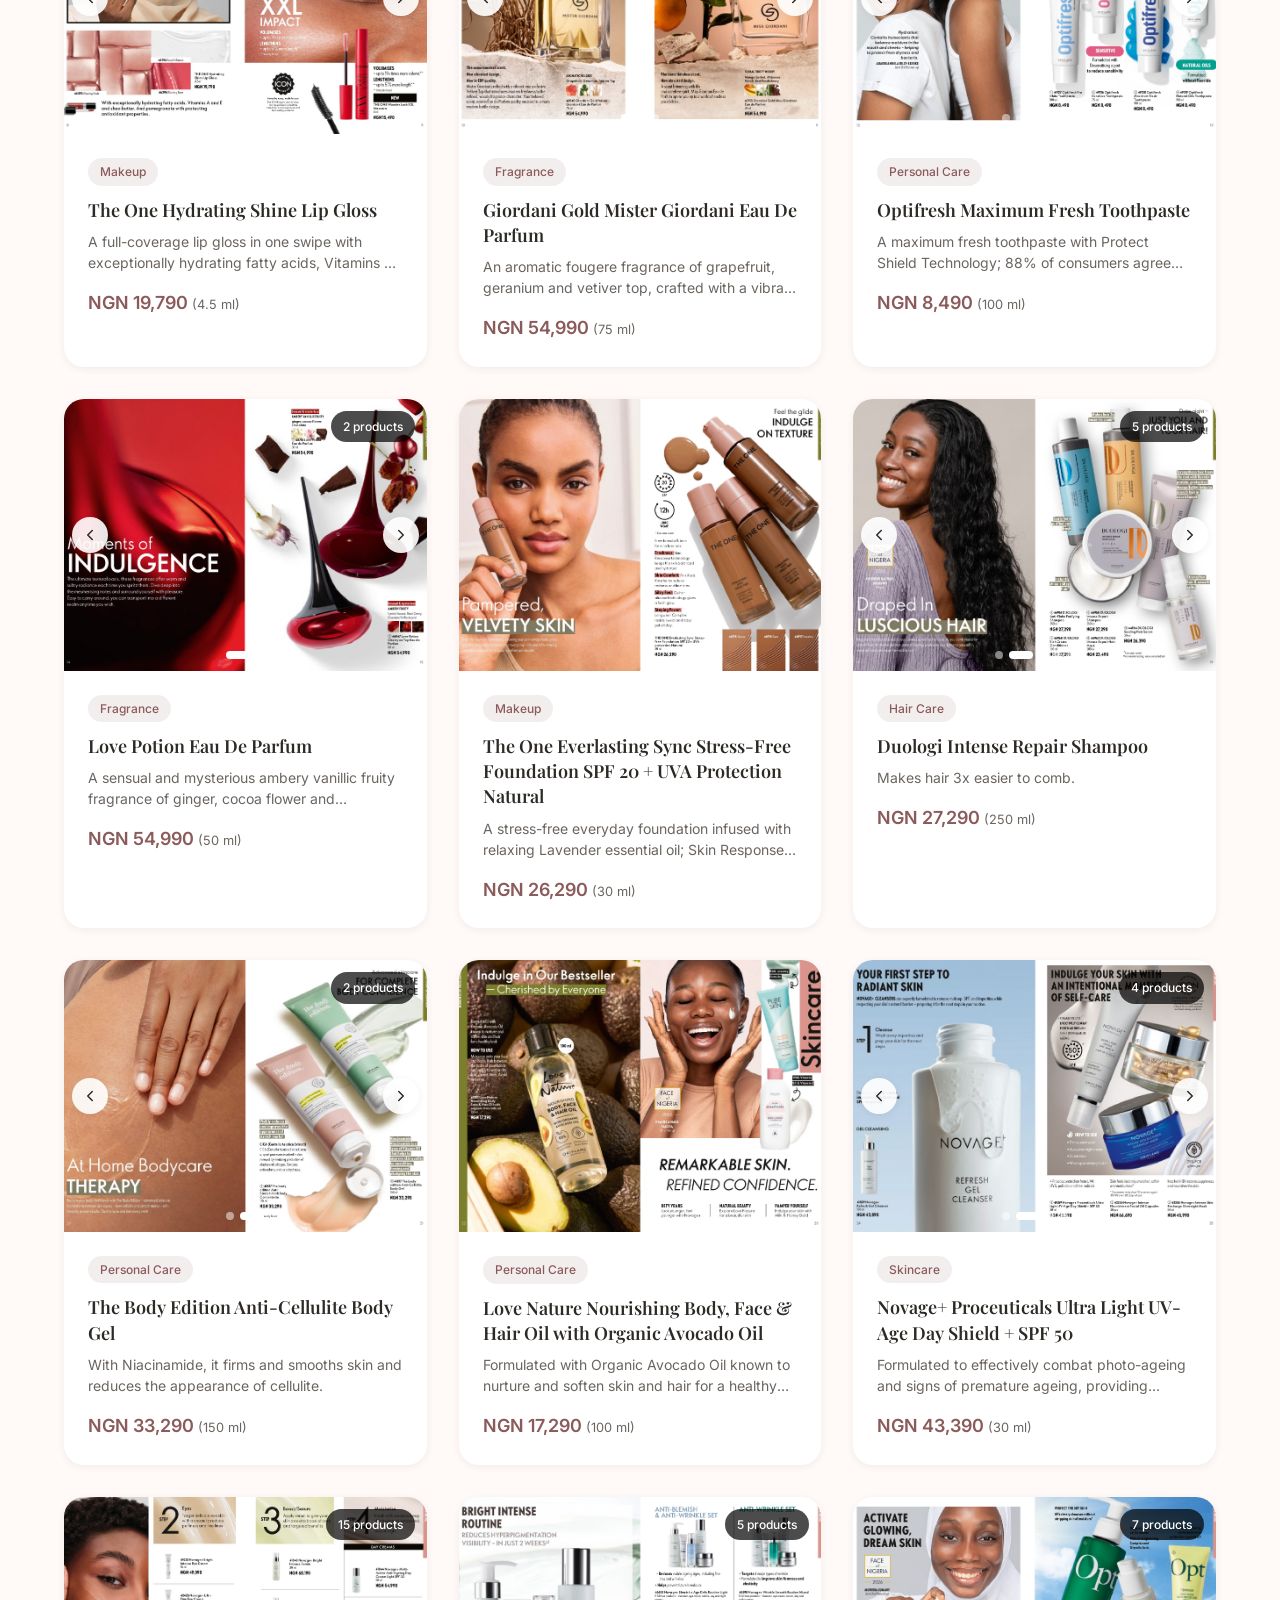
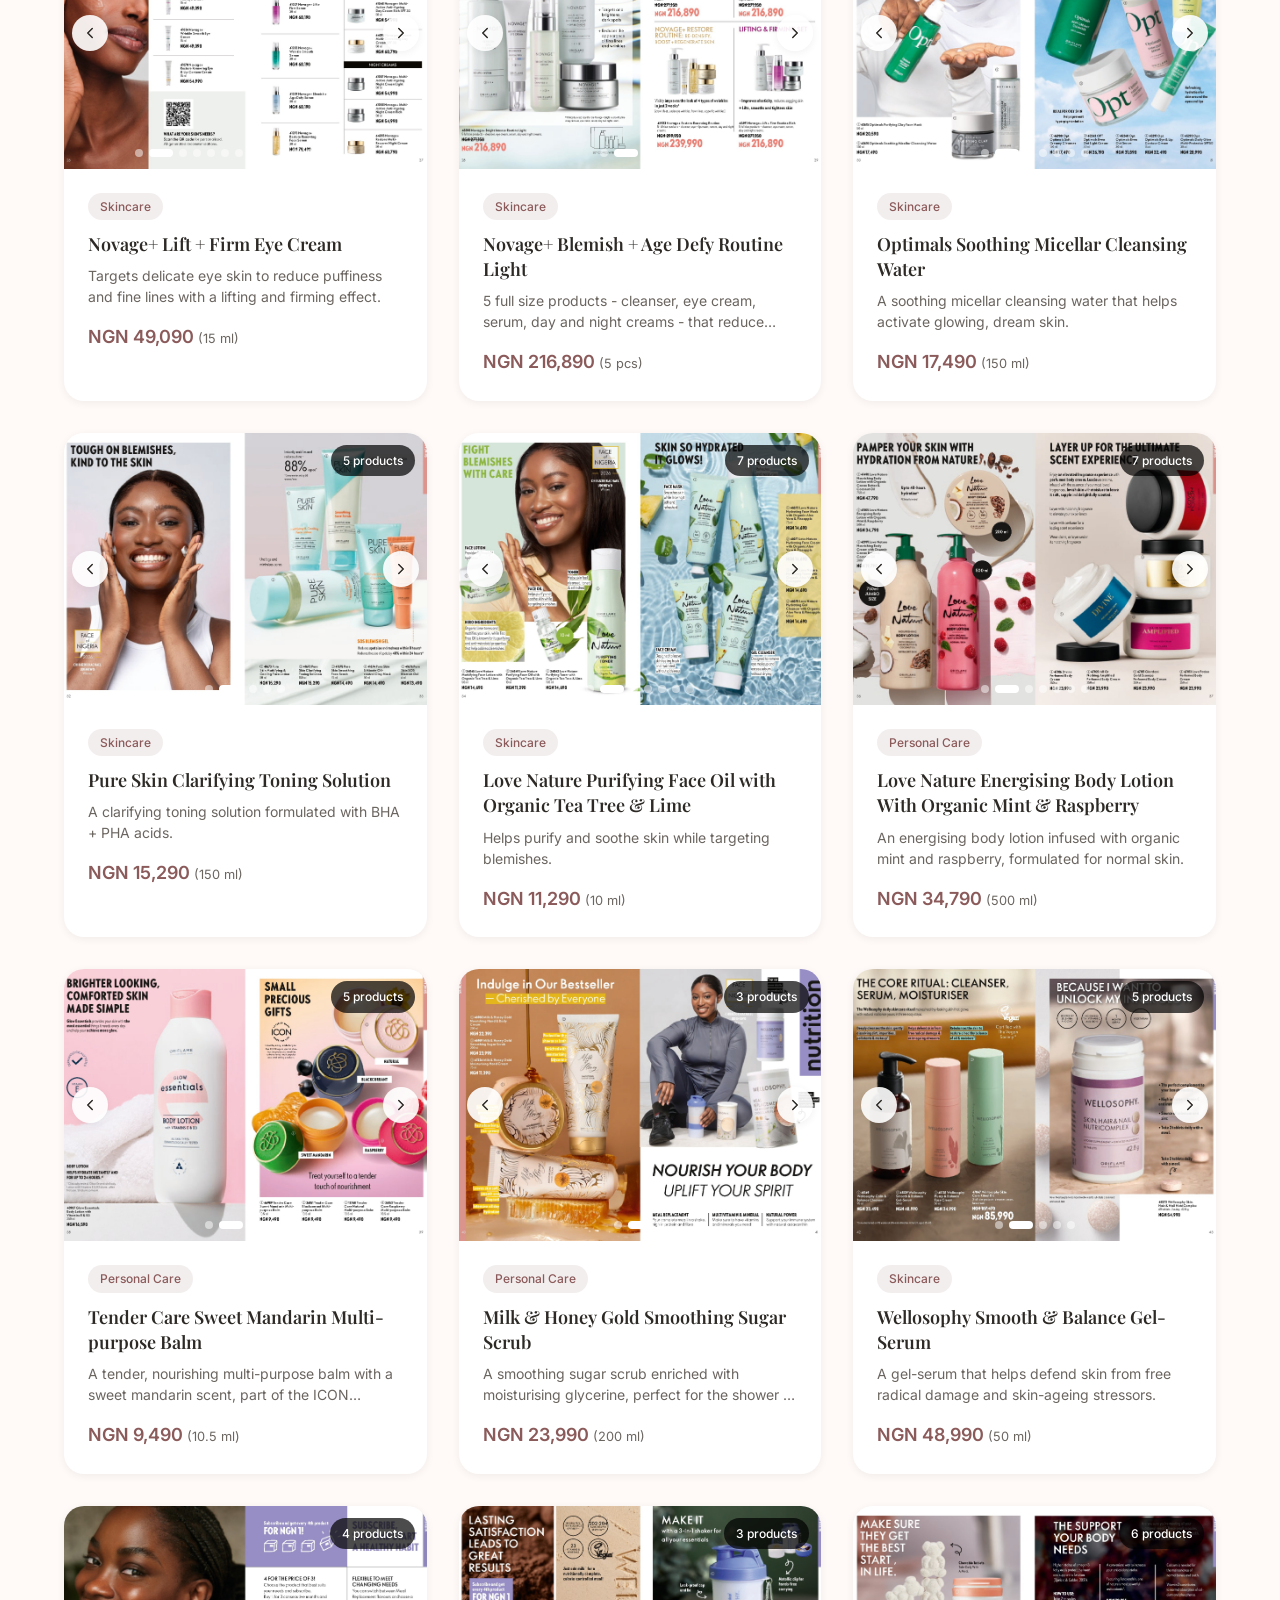
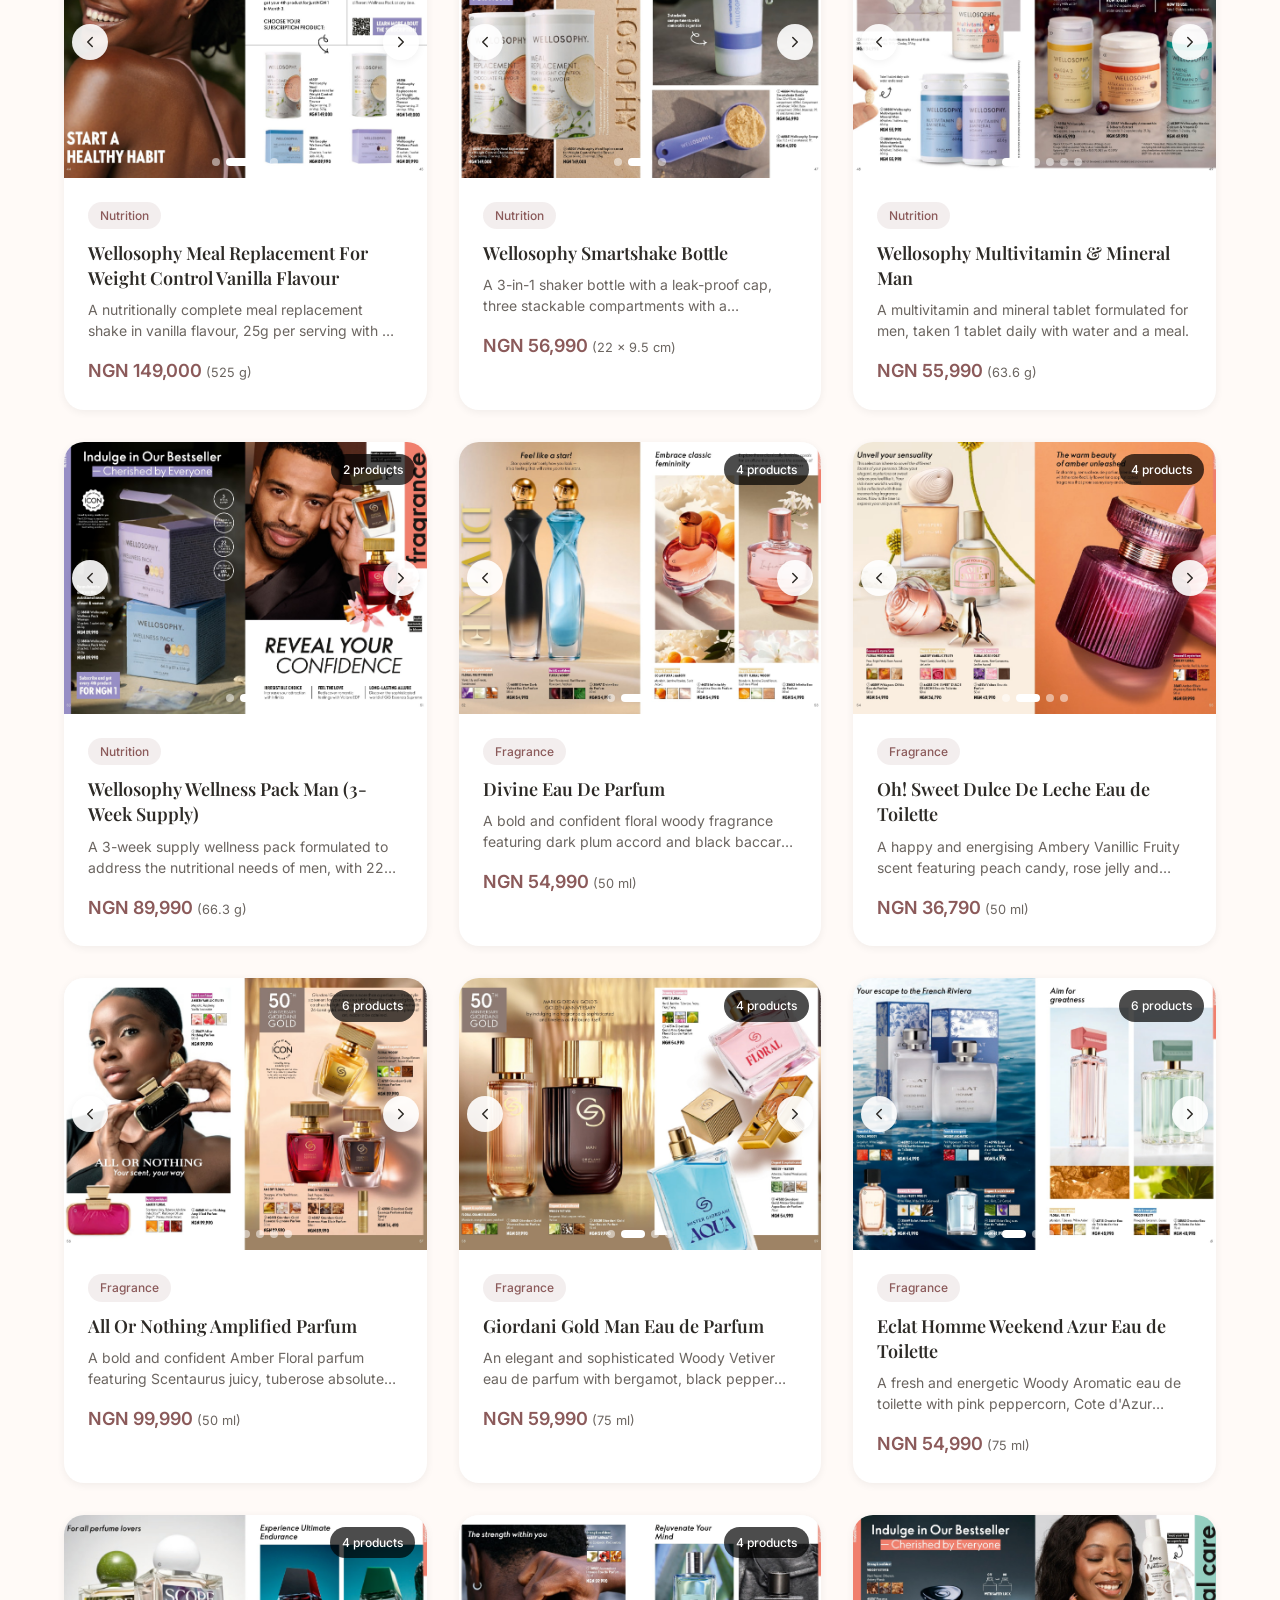
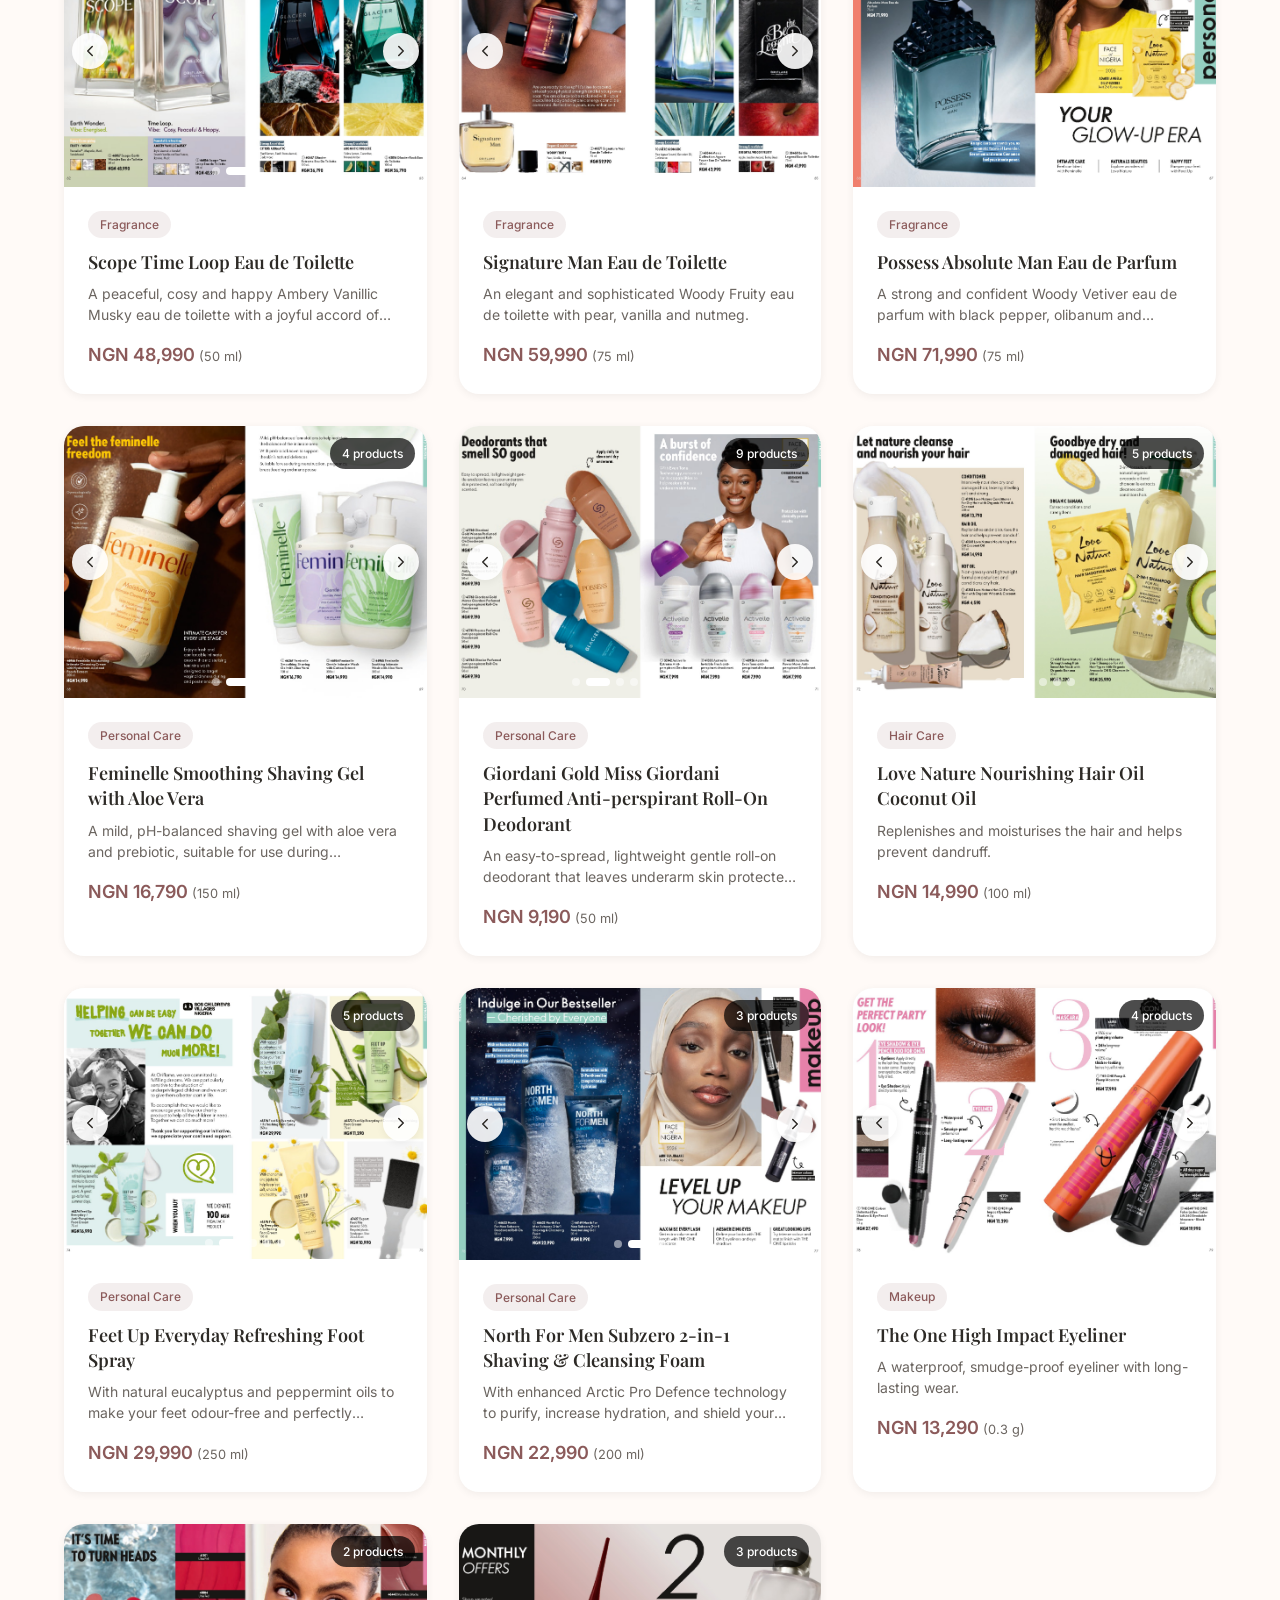
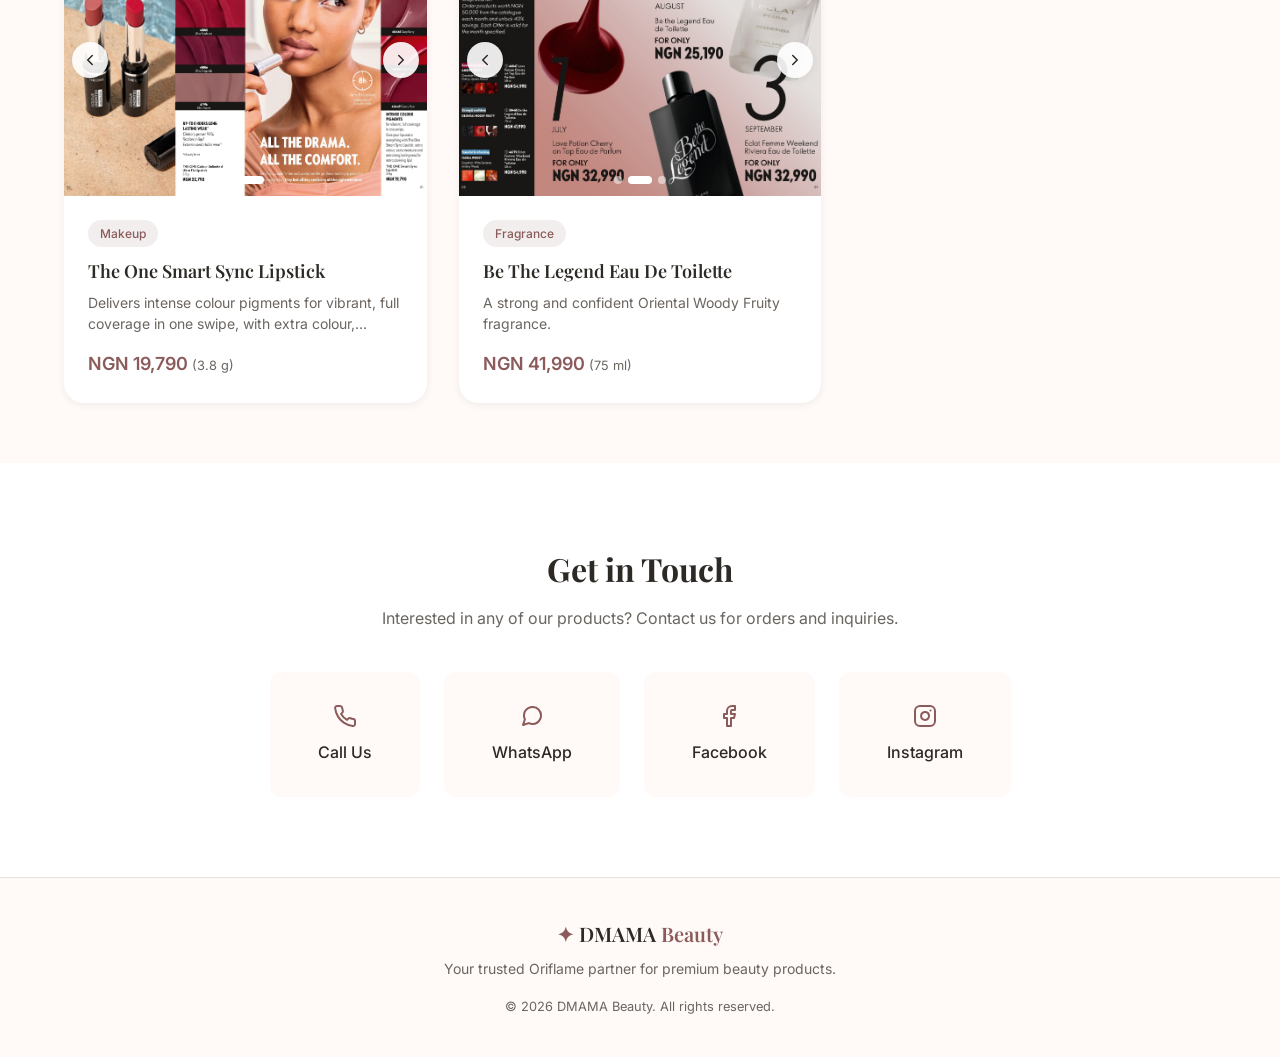
==== commit 31d577e1: "SEO: meta tags, social preview, favicons, sitemap, structured data - meta description, canonical, th" ====
--- a/index.html
+++ b/index.html
@@ -3,11 +3,50 @@
 <head>
   <meta charset="UTF-8">
   <meta name="viewport" content="width=device-width, initial-scale=1.0">
-  <title>DMAMA Beauty | Oriflame Products</title>
+  <title>DMAMA Beauty | Buy Oriflame Products in Nigeria — Skincare, Fragrance & Makeup</title>
+  <meta name="description" content="Shop genuine Oriflame products in Nigeria from DMAMA Beauty, a certified Oriflame partner. Browse the latest catalogue — skincare, fragrances, makeup, hair care and wellness — and order directly on WhatsApp.">
+  <link rel="canonical" href="https://dmamasbeauty.com.ng/">
+  <meta name="theme-color" content="#8b5a5a">
+
+  <!-- Open Graph / social sharing -->
+  <meta property="og:type" content="website">
+  <meta property="og:site_name" content="DMAMA Beauty">
+  <meta property="og:title" content="DMAMA Beauty | Oriflame Products in Nigeria">
+  <meta property="og:description" content="Genuine Oriflame skincare, fragrances, makeup and wellness products in Nigeria. Browse the latest catalogue and order on WhatsApp.">
+  <meta property="og:url" content="https://dmamasbeauty.com.ng/">
+  <meta property="og:image" content="https://dmamasbeauty.com.ng/images/og-cover.jpg">
+  <meta property="og:image:width" content="1200">
+  <meta property="og:image:height" content="630">
+  <meta name="twitter:card" content="summary_large_image">
+  <meta name="twitter:title" content="DMAMA Beauty | Oriflame Products in Nigeria">
+  <meta name="twitter:description" content="Genuine Oriflame skincare, fragrances, makeup and wellness products in Nigeria. Order on WhatsApp.">
+  <meta name="twitter:image" content="https://dmamasbeauty.com.ng/images/og-cover.jpg">
+
+  <link rel="icon" href="favicon.svg" type="image/svg+xml">
+  <link rel="icon" href="favicon.png" type="image/png" sizes="48x48">
+  <link rel="apple-touch-icon" href="apple-touch-icon.png">
+
   <link rel="stylesheet" href="css/styles.css">
   <link rel="preconnect" href="https://fonts.googleapis.com">
   <link rel="preconnect" href="https://fonts.gstatic.com" crossorigin>
   <link href="https://fonts.googleapis.com/css2?family=Playfair+Display:wght@400;500;600;700&family=Inter:wght@300;400;500;600&display=swap" rel="stylesheet">
+
+  <script type="application/ld+json">
+  {
+    "@context": "https://schema.org",
+    "@type": "LocalBusiness",
+    "name": "DMAMA Beauty",
+    "description": "Certified Oriflame partner in Nigeria selling genuine skincare, fragrance, makeup, hair care and wellness products.",
+    "url": "https://dmamasbeauty.com.ng/",
+    "image": "https://dmamasbeauty.com.ng/images/og-cover.jpg",
+    "telephone": "+2348023337336",
+    "address": { "@type": "PostalAddress", "addressCountry": "NG" },
+    "sameAs": [
+      "https://www.facebook.com/profile.php?id=61557722585120",
+      "https://www.instagram.com/d_mama_beauty"
+    ]
+  }
+  </script>
 </head>
 <body>
   <!-- Header -->
@@ -65,6 +104,14 @@
       <div class="results-info">
         <span id="resultsCount">Loading products...</span>
       </div>
+      <noscript>
+        <p style="text-align: center; padding: 2rem 1rem;">
+          DMAMA Beauty sells genuine Oriflame skincare, fragrance, makeup, hair care and wellness
+          products in Nigeria. Enable JavaScript to browse the catalogue, or order directly:
+          <a href="tel:+2348023337336">call us</a> or
+          <a href="https://wa.me/2348023337336">message us on WhatsApp</a>.
+        </p>
+      </noscript>
       <div id="productsGrid" class="products-grid">
         <!-- Products will be dynamically inserted here -->
       </div>
@@ -125,7 +172,7 @@
           DMAMA <span class="logo-accent">Beauty</span>
           <p>Your trusted Oriflame partner for premium beauty products.</p>
         </div>
-        <p class="copyright">© 2025 DMAMA Beauty. All rights reserved.</p>
+        <p class="copyright">© <span id="footerYear">2026</span> DMAMA Beauty. All rights reserved.</p>
       </div>
     </div>
   </footer>
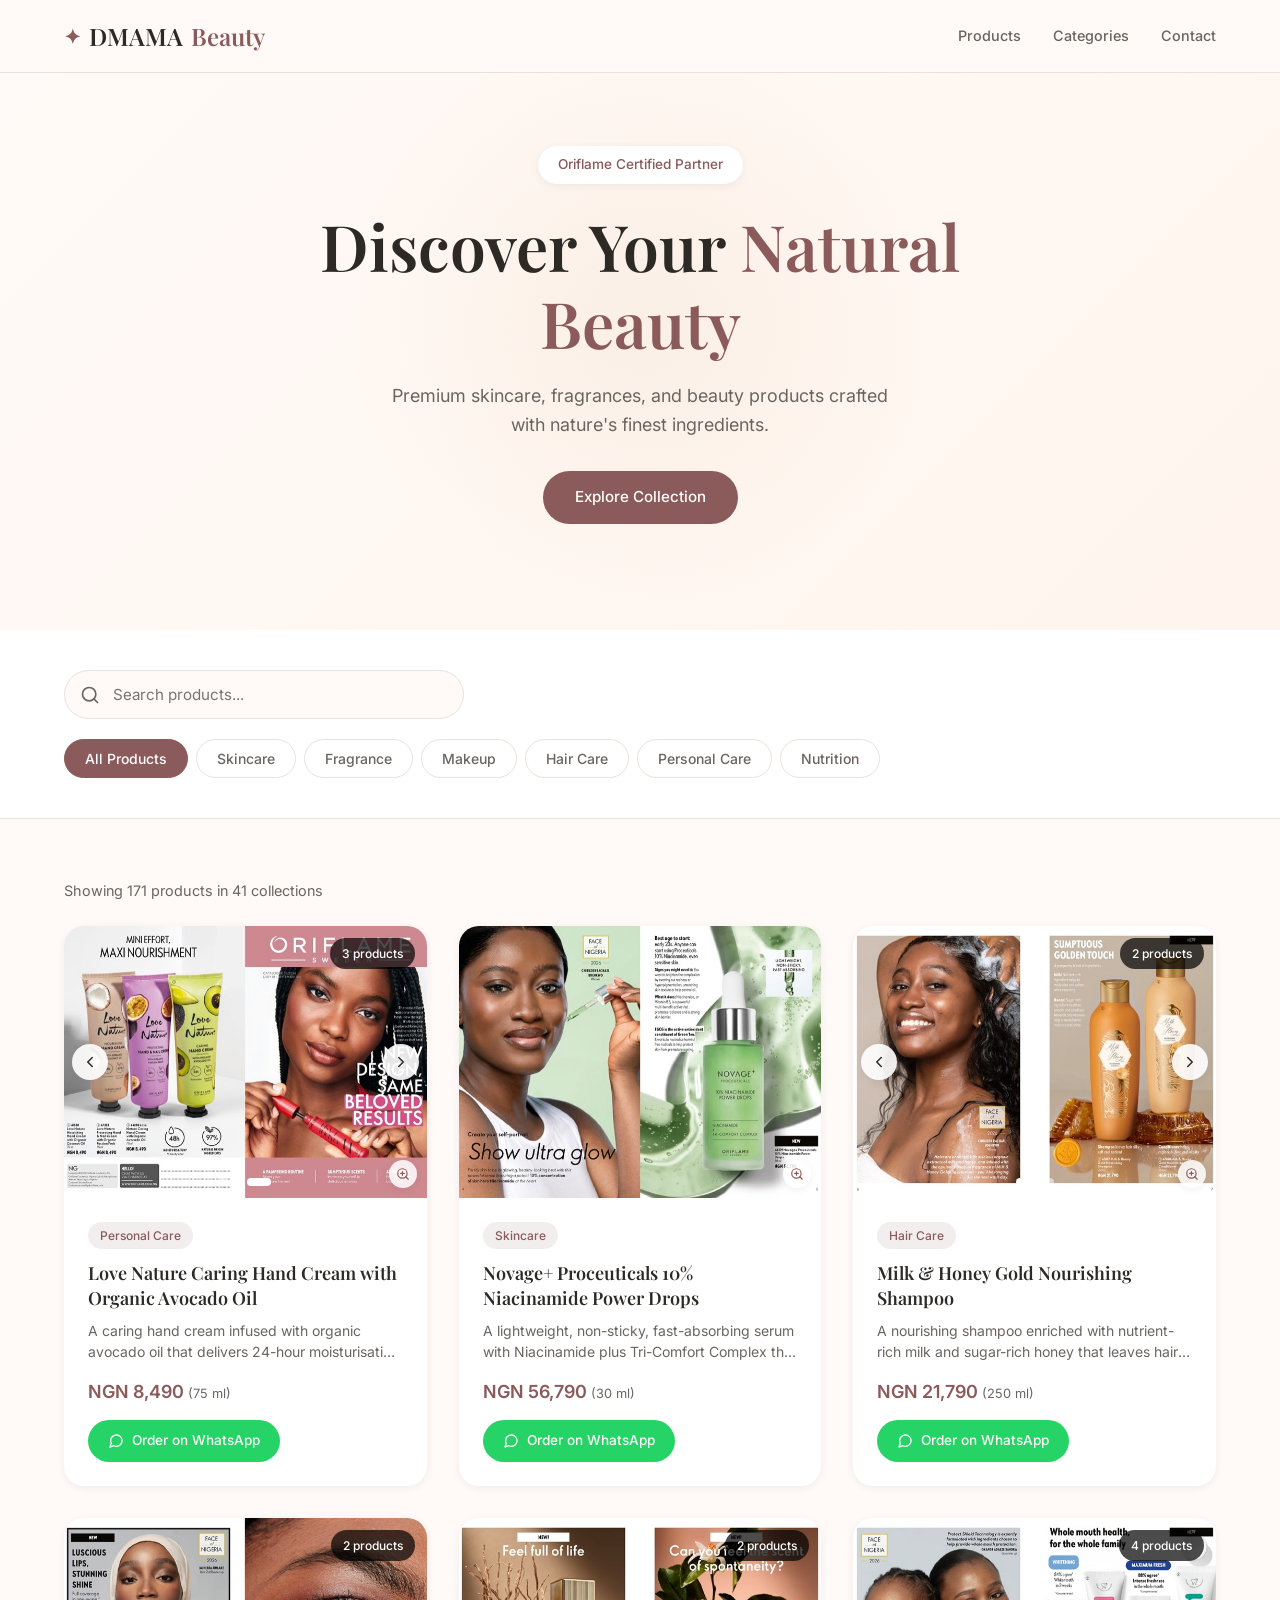
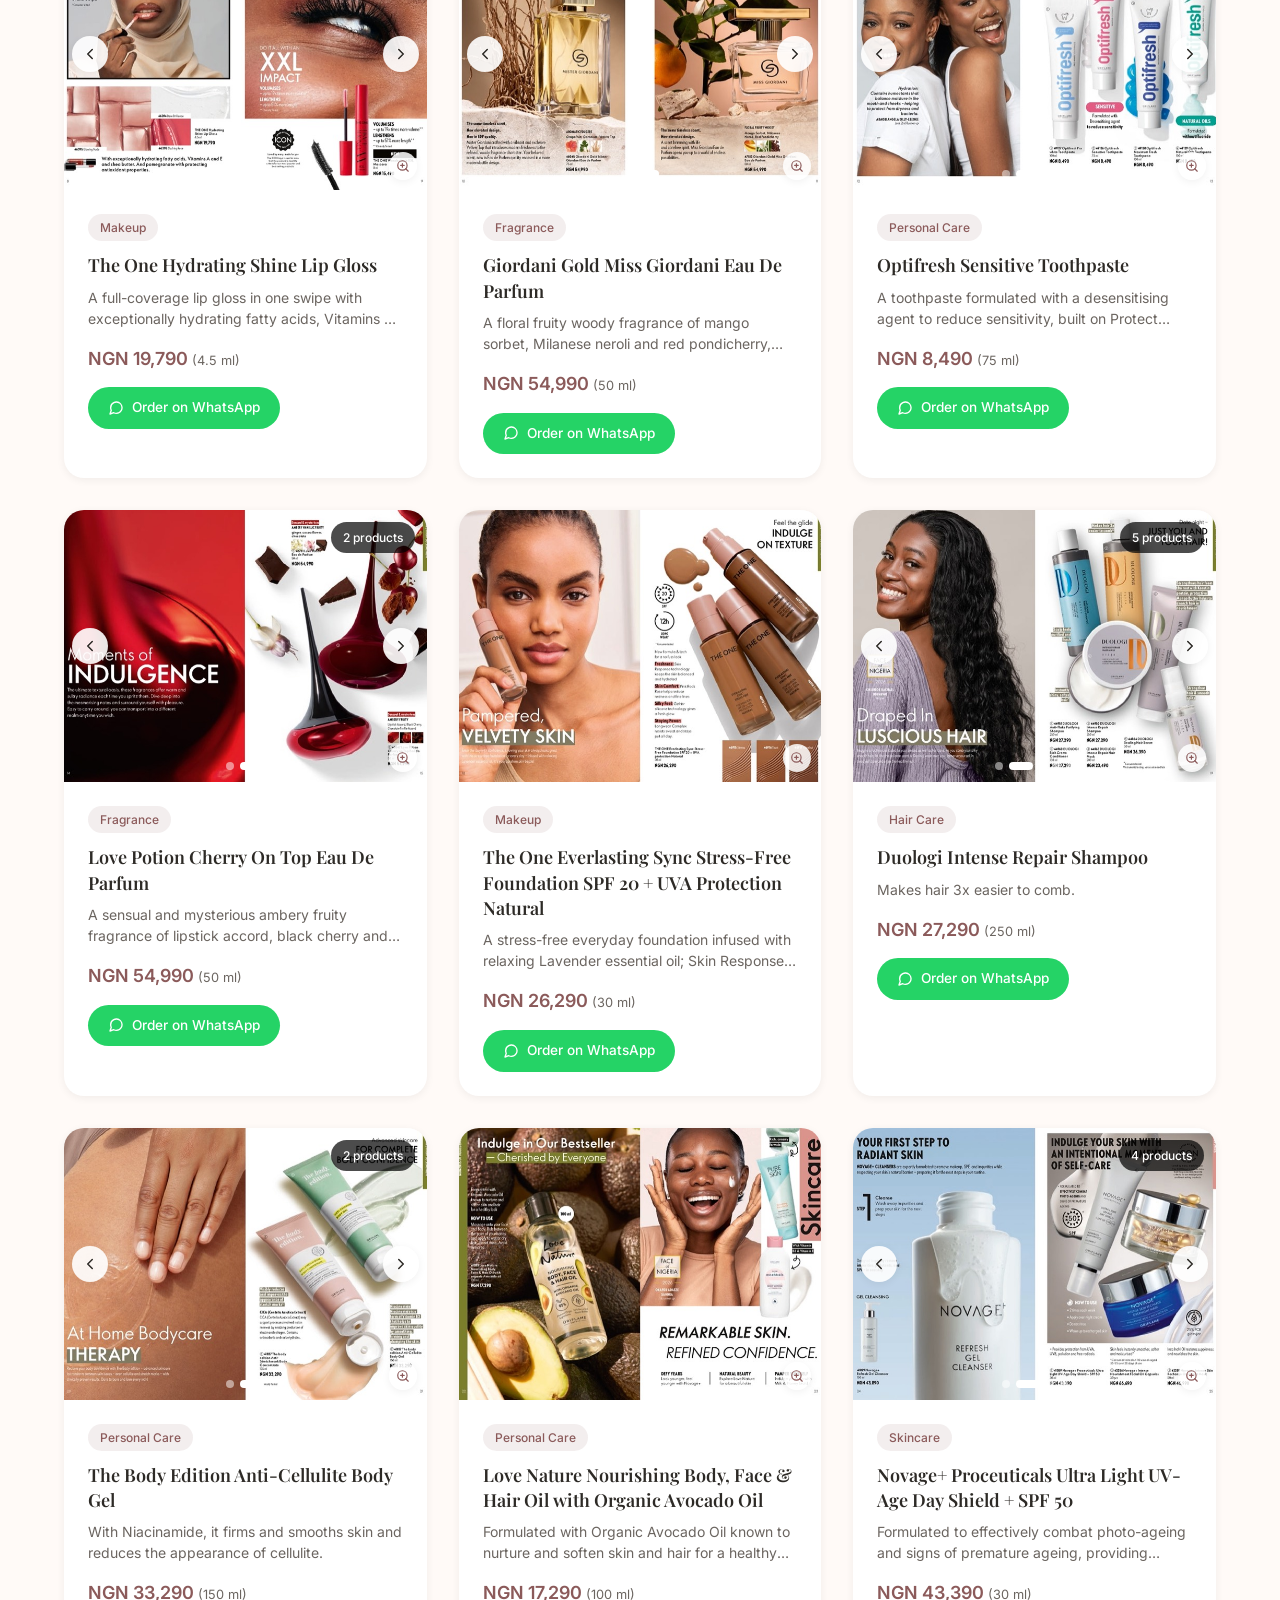
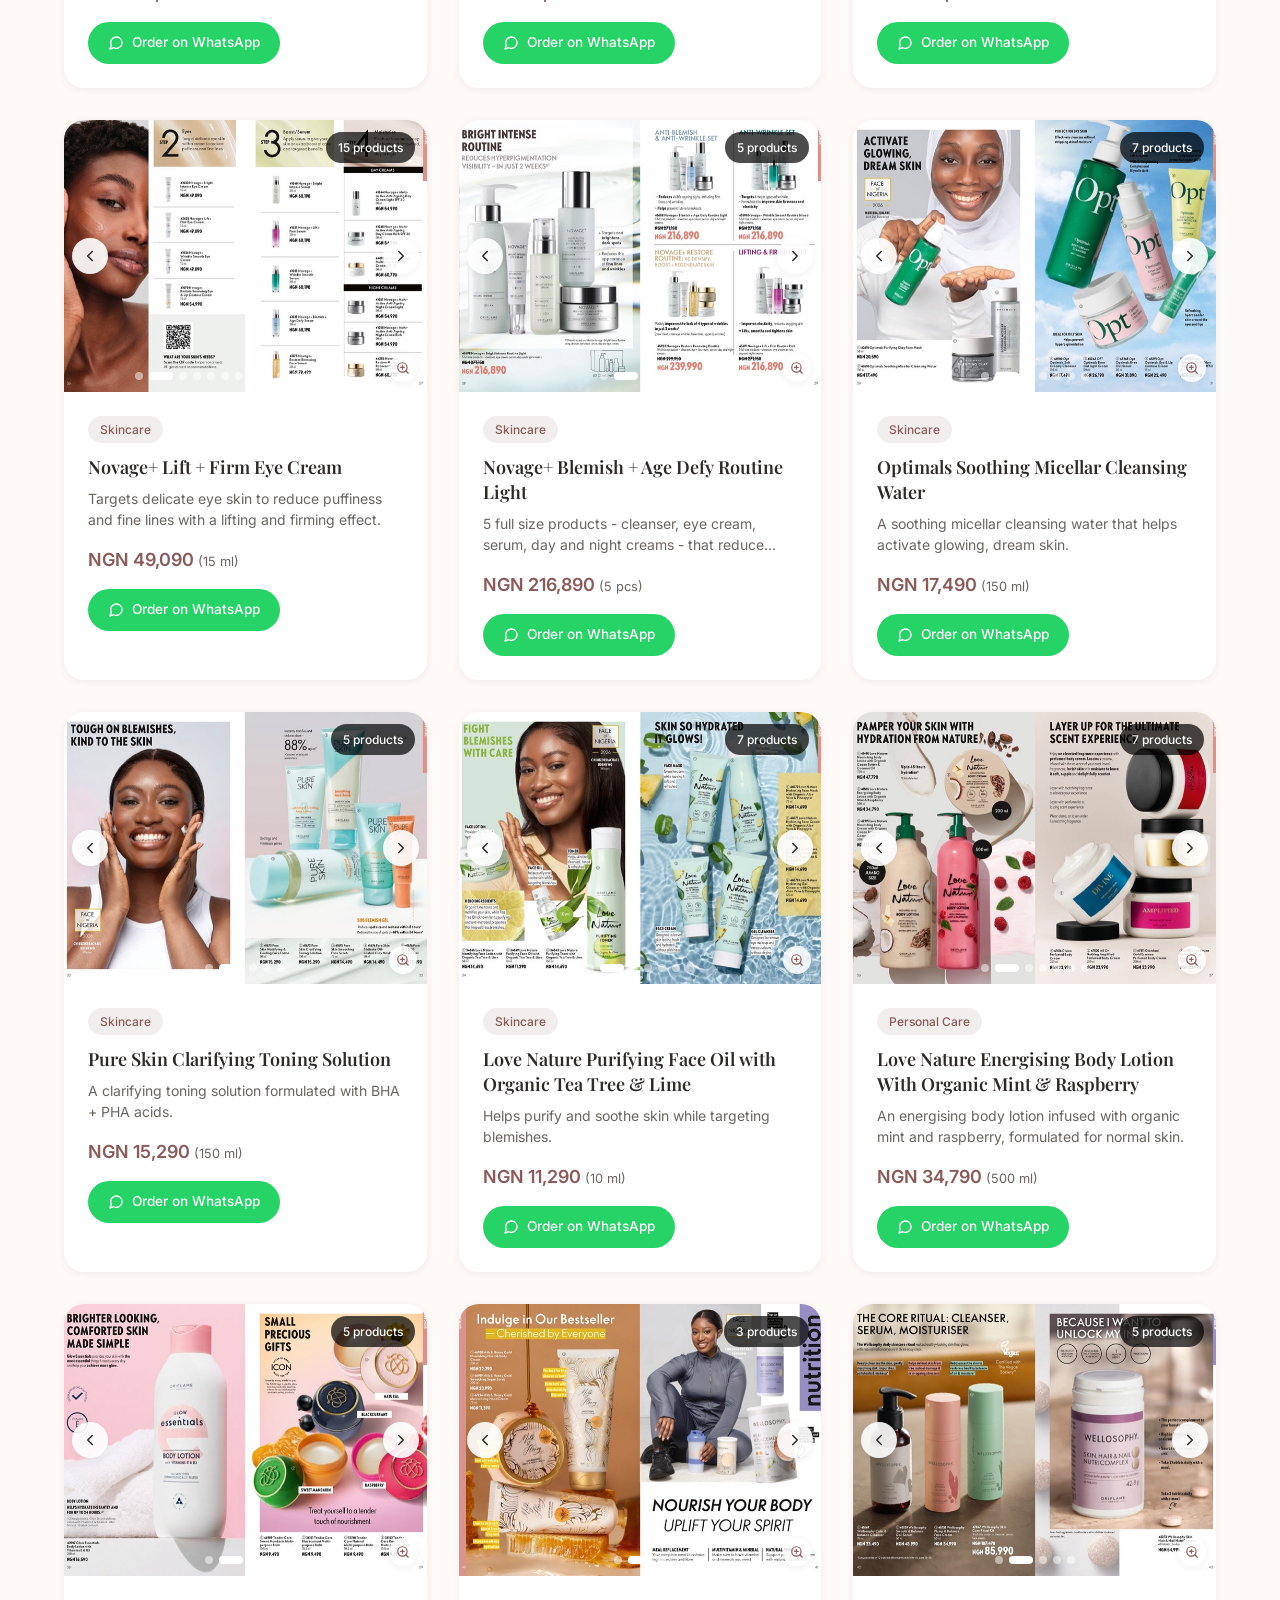
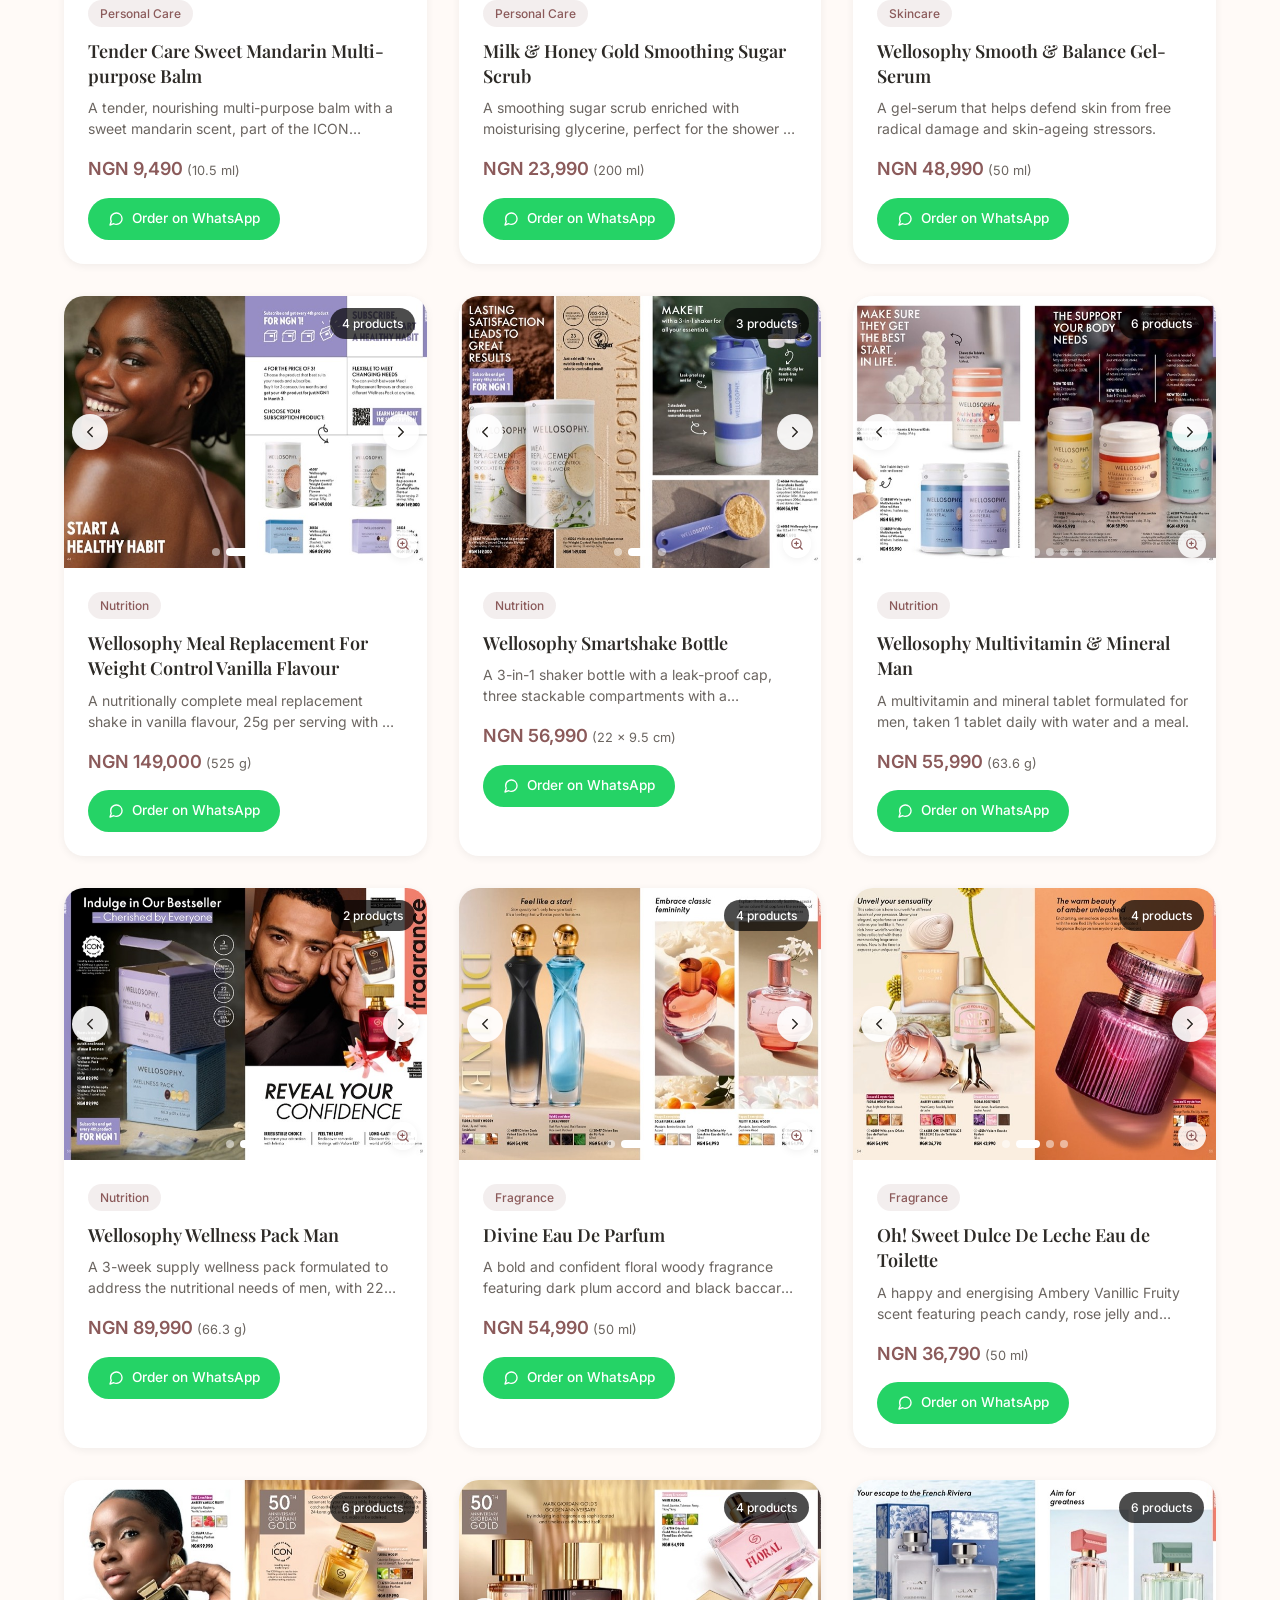
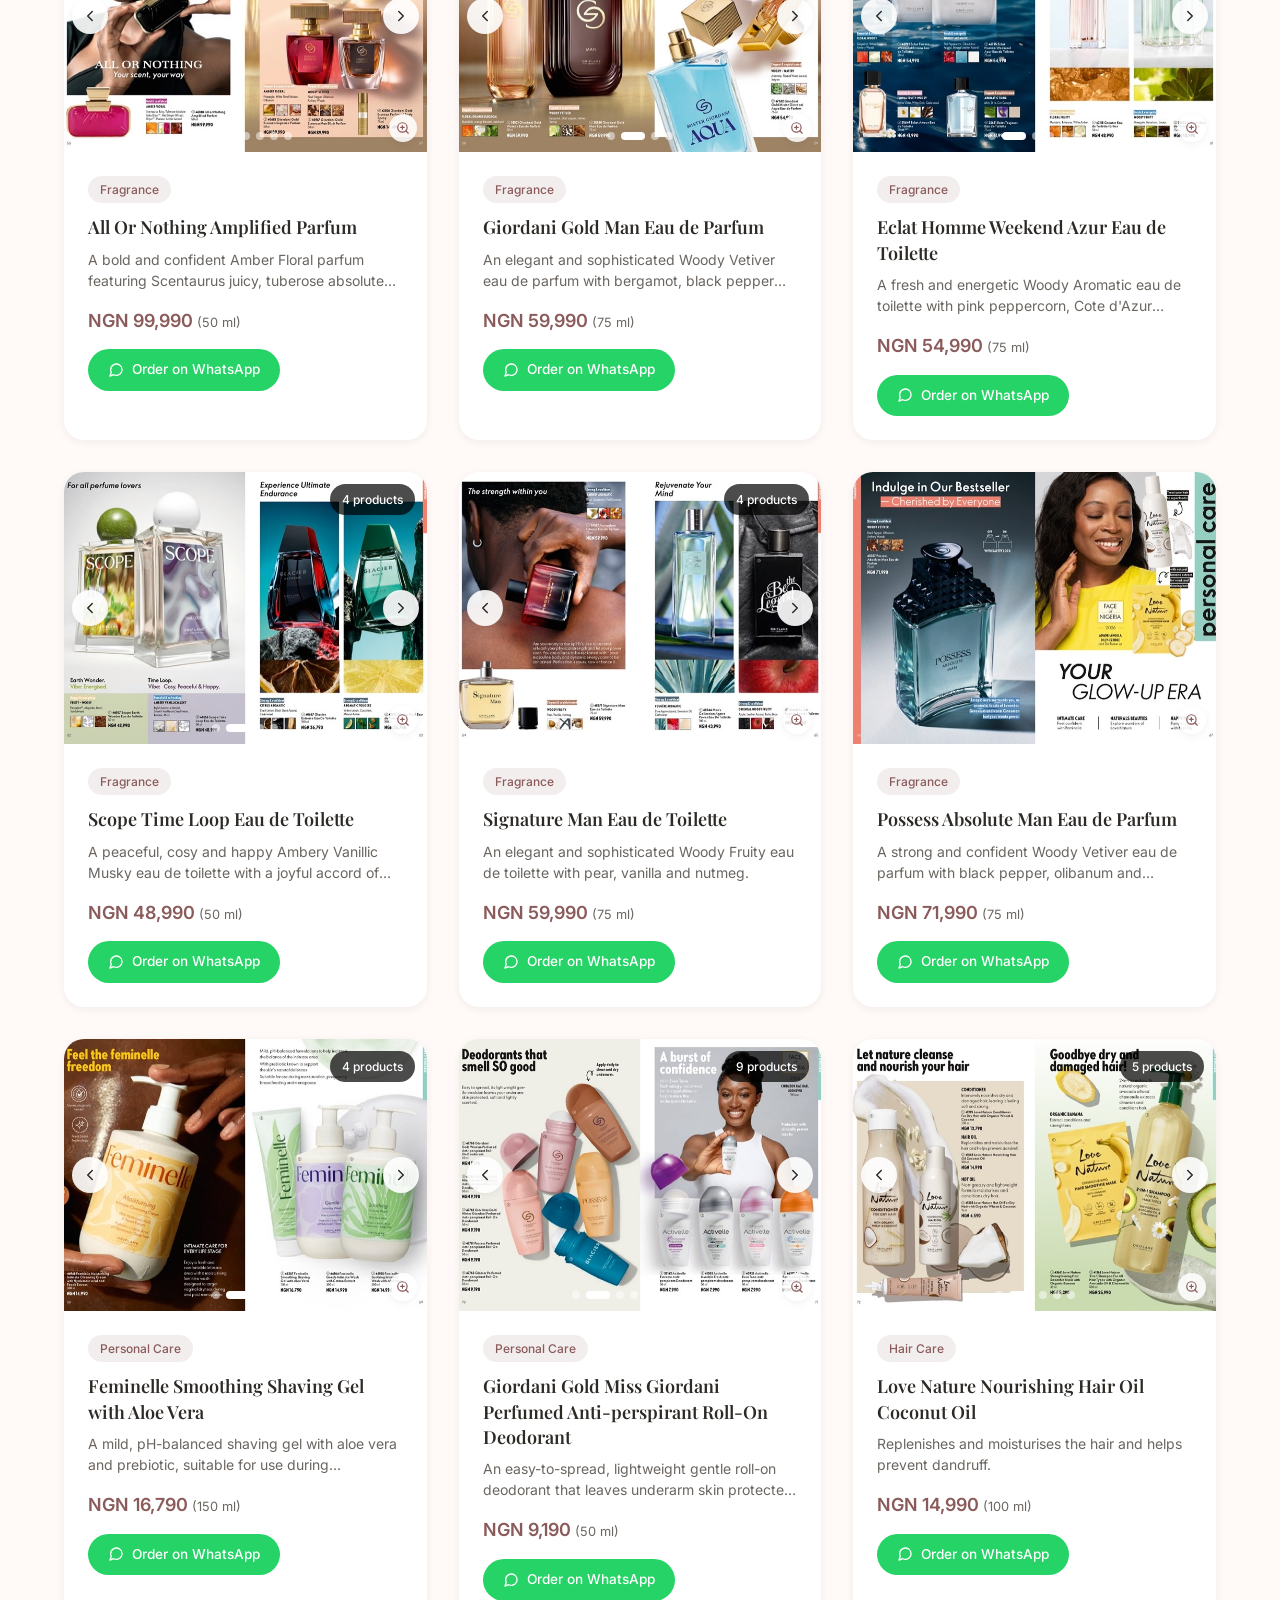
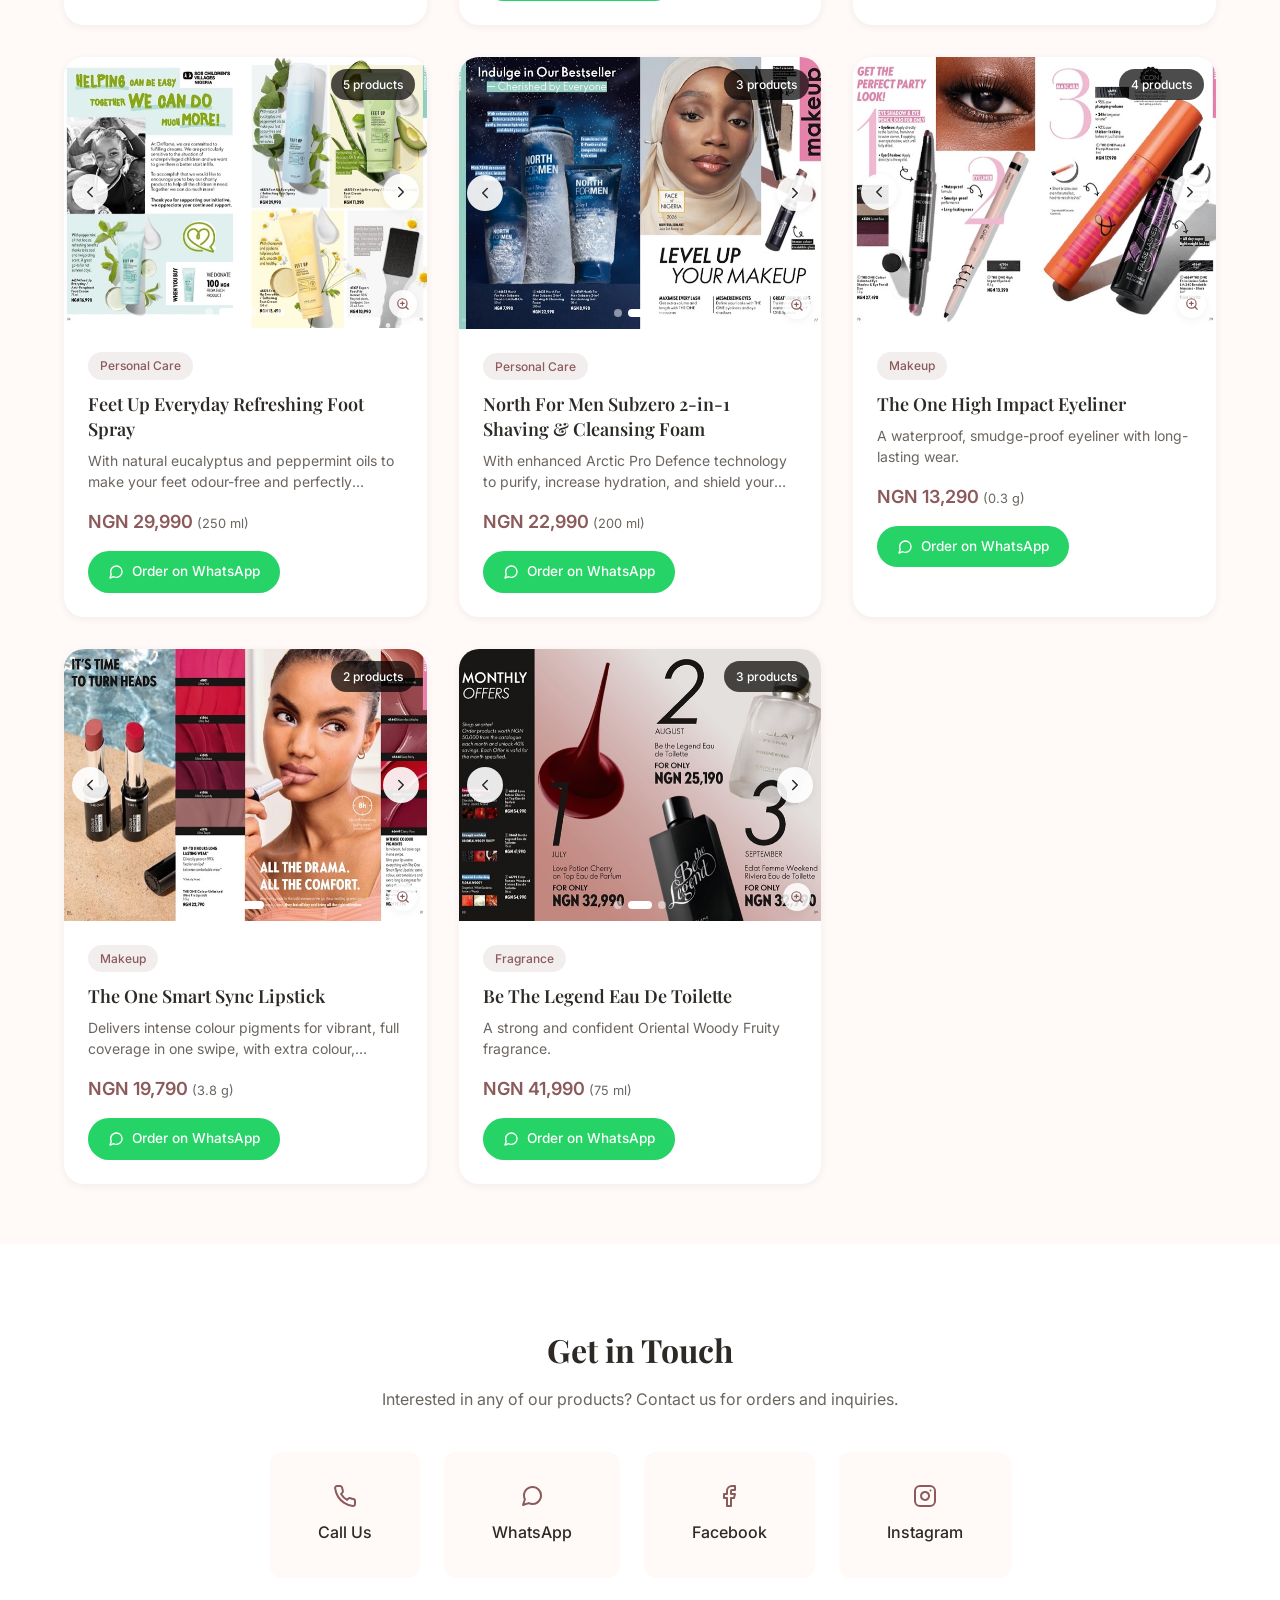
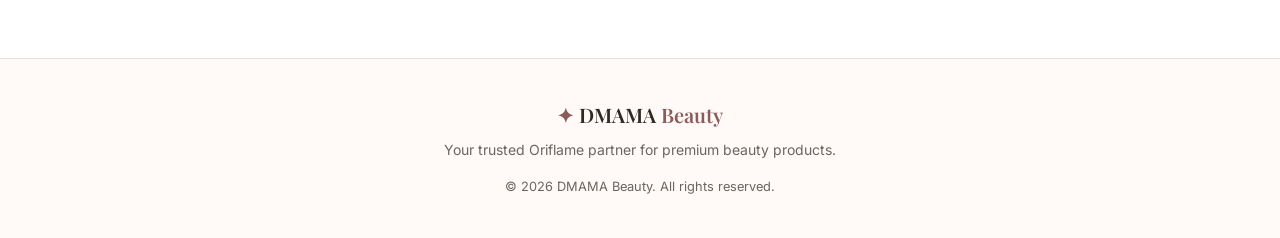
==== commit 925ab00f: "perf + UX: grid thumbnails, WhatsApp ordering, catalogue lightbox - images/thumbs/ (720px, ~4MB tota" ====
--- a/index.html
+++ b/index.html
@@ -177,6 +177,12 @@
     </div>
   </footer>
 
+  <!-- Catalogue page lightbox -->
+  <div id="lightbox" class="lightbox" role="dialog" aria-modal="true" aria-label="Catalogue page preview" hidden>
+    <button class="lightbox-close" aria-label="Close preview">&times;</button>
+    <img id="lightboxImage" alt="Catalogue page">
+  </div>
+
   <script src="script.js"></script>
 </body>
 </html>
--- a/css/styles.css
+++ b/css/styles.css
@@ -596,3 +596,91 @@
     max-width: 300px;
   }
 }
+
+/* Order on WhatsApp button (per product slide) */
+.order-btn {
+  display: inline-flex;
+  align-items: center;
+  gap: 8px;
+  margin-top: 14px;
+  padding: 10px 20px;
+  border-radius: 50px;
+  background: #25d366;
+  color: #fff;
+  font-size: 0.85rem;
+  font-weight: 500;
+  text-decoration: none;
+  transition: all 0.3s ease;
+}
+
+.order-btn:hover {
+  background: #1eb855;
+  transform: translateY(-2px);
+  box-shadow: var(--shadow-md);
+}
+
+/* Zoom hint on card images */
+.product-image-container {
+  cursor: zoom-in;
+}
+
+.zoom-hint {
+  position: absolute;
+  bottom: 10px;
+  right: 10px;
+  display: inline-flex;
+  align-items: center;
+  justify-content: center;
+  width: 28px;
+  height: 28px;
+  border-radius: 50%;
+  background: rgba(255, 255, 255, 0.85);
+  color: var(--color-primary);
+  box-shadow: var(--shadow-sm);
+  pointer-events: none;
+}
+
+/* Catalogue page lightbox */
+.lightbox {
+  position: fixed;
+  inset: 0;
+  z-index: 1000;
+  display: flex;
+  align-items: center;
+  justify-content: center;
+  padding: 24px;
+  background: rgba(30, 24, 22, 0.85);
+  cursor: zoom-out;
+}
+
+.lightbox[hidden] {
+  display: none;
+}
+
+.lightbox img {
+  max-width: 100%;
+  max-height: 100%;
+  border-radius: var(--radius-sm);
+  box-shadow: 0 12px 48px rgba(0, 0, 0, 0.4);
+  cursor: default;
+}
+
+.lightbox-close {
+  position: absolute;
+  top: 16px;
+  right: 20px;
+  width: 44px;
+  height: 44px;
+  border: none;
+  border-radius: 50%;
+  background: rgba(255, 255, 255, 0.15);
+  color: #fff;
+  font-size: 1.6rem;
+  line-height: 1;
+  cursor: pointer;
+  transition: background 0.2s ease;
+}
+
+.lightbox-close:hover {
+  background: rgba(255, 255, 255, 0.3);
+}
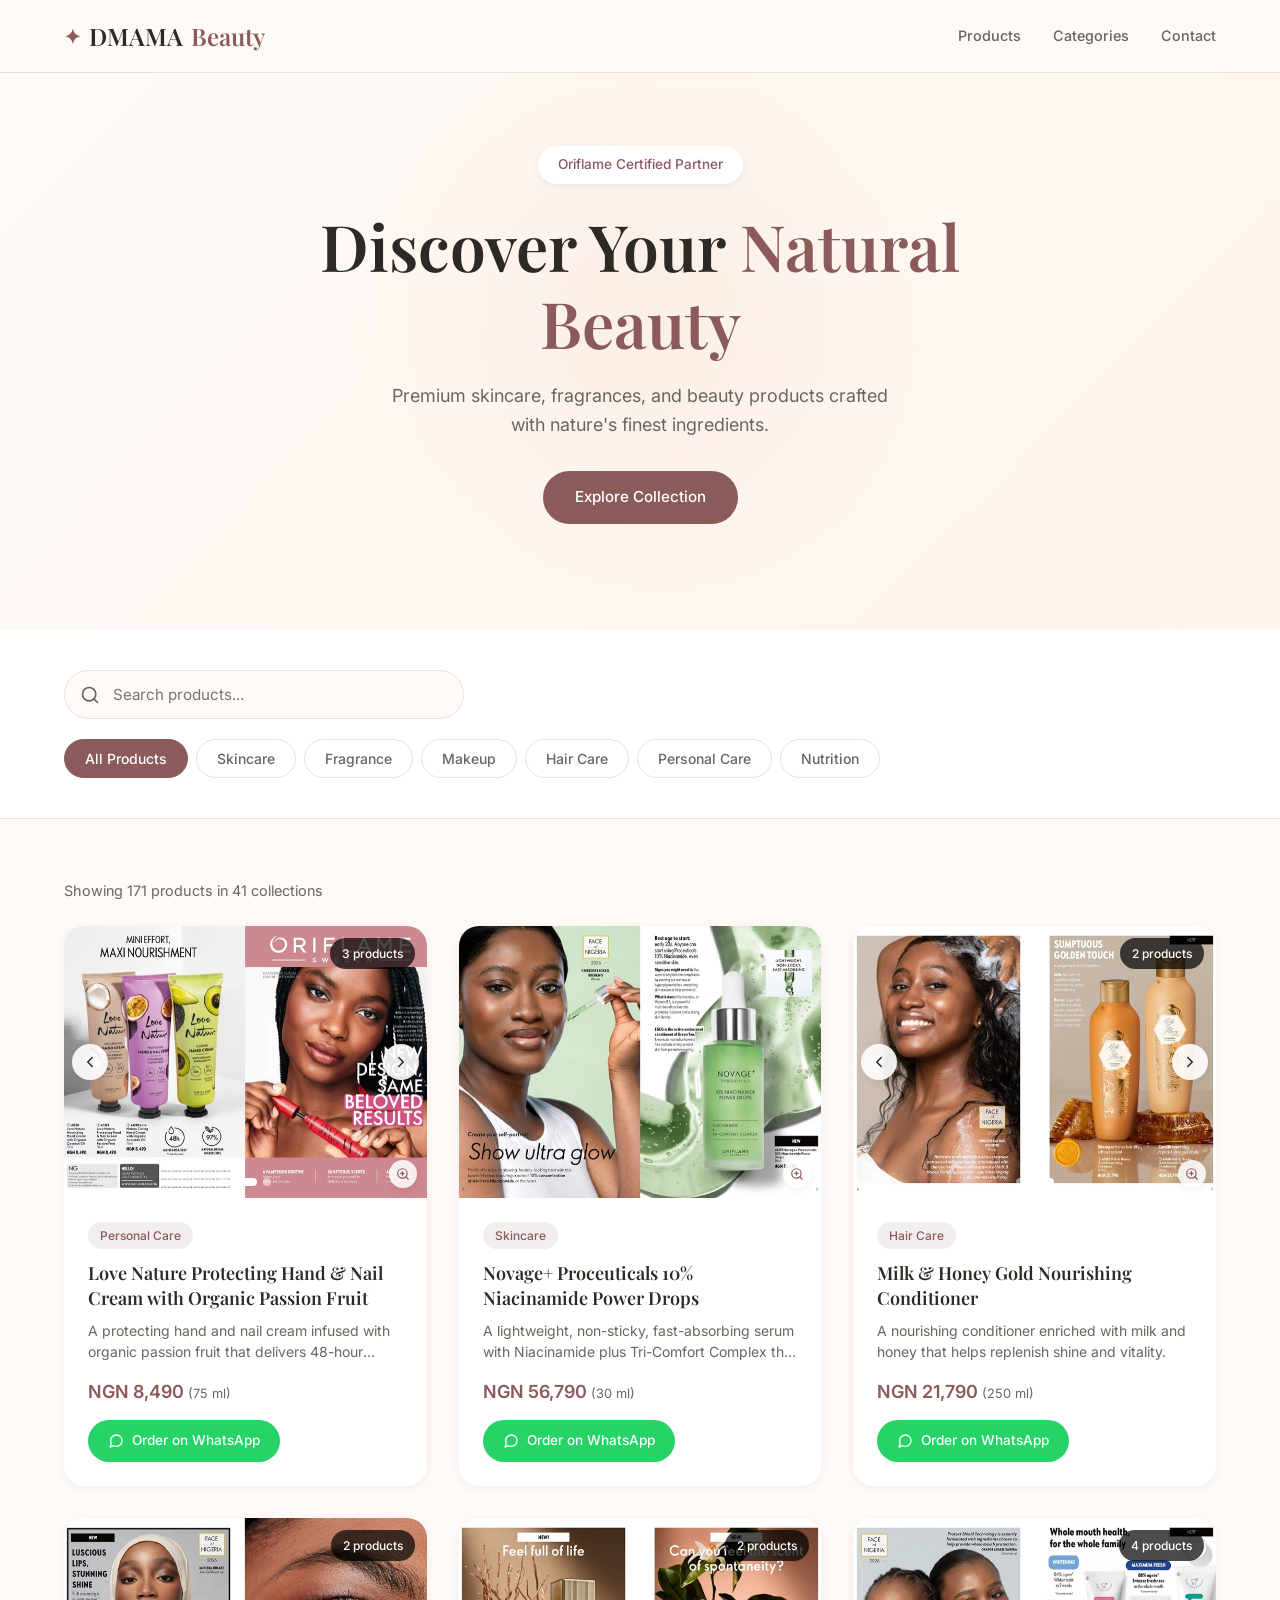
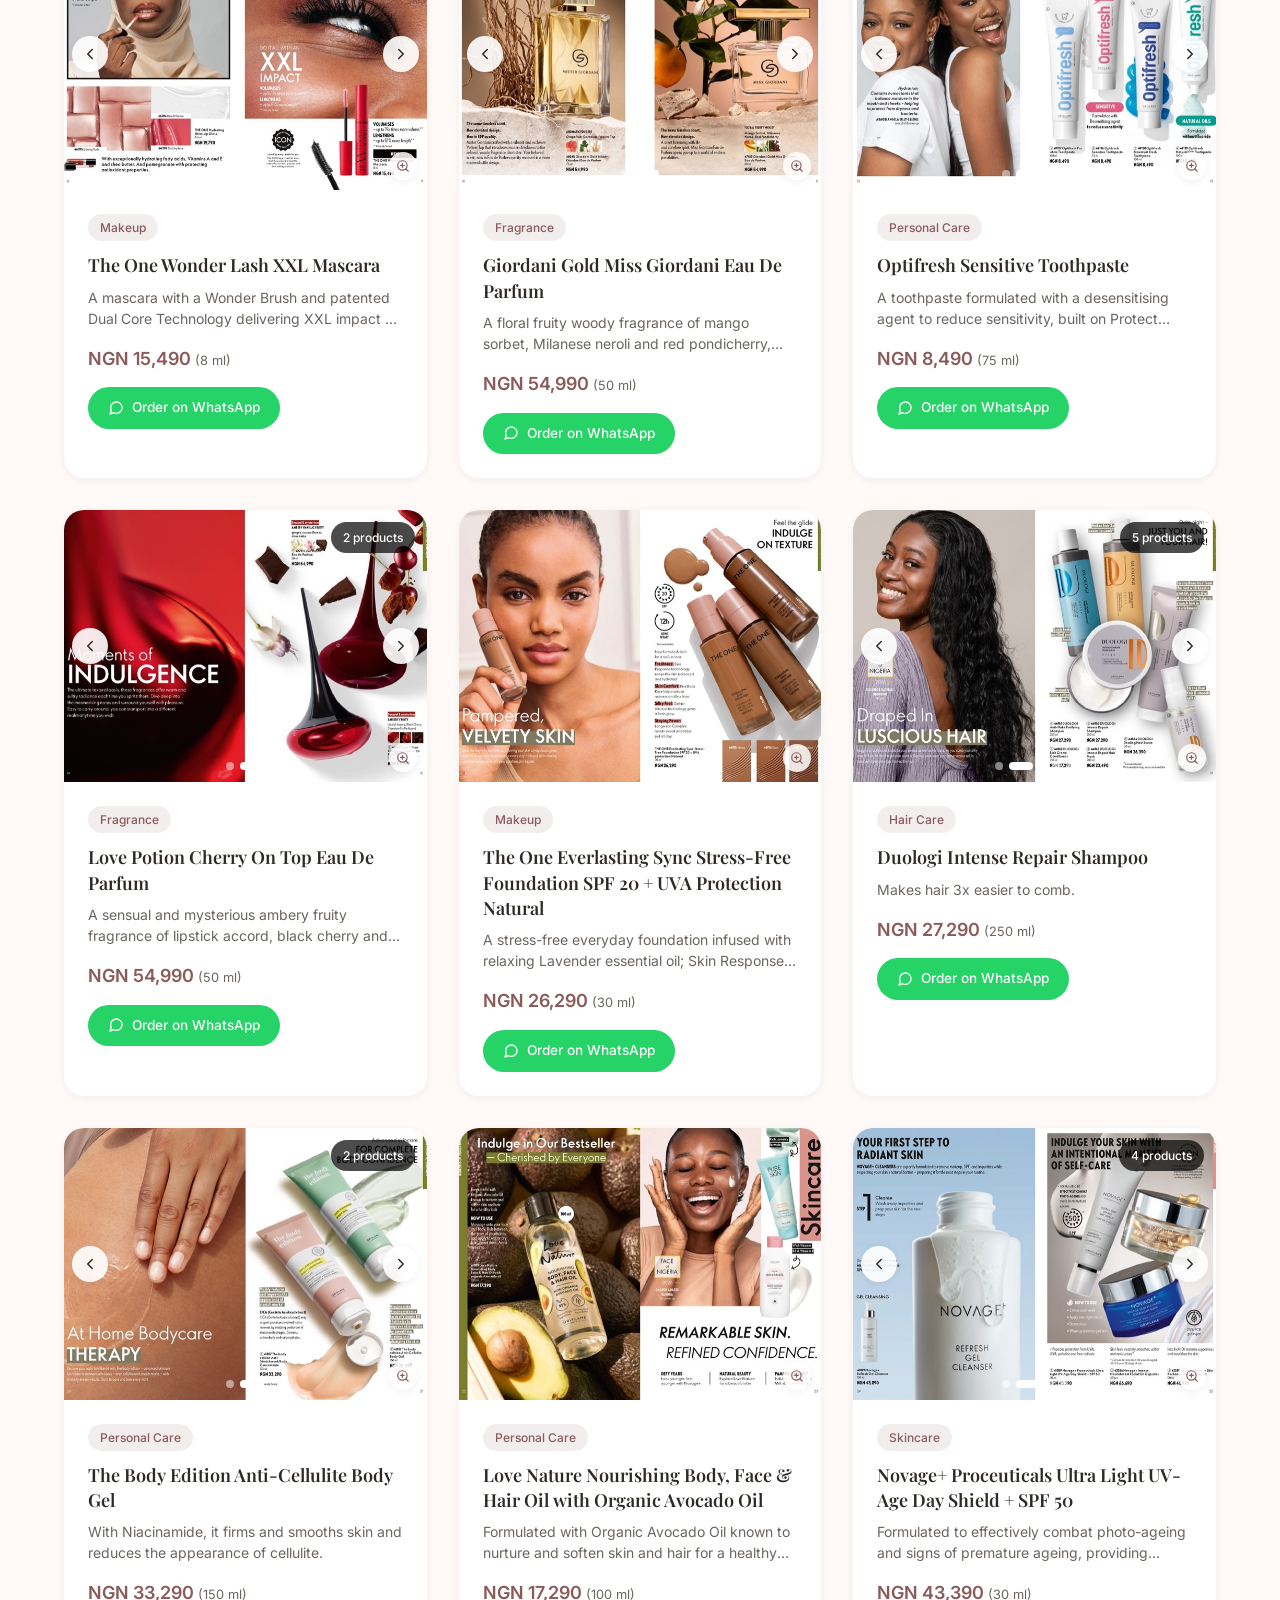
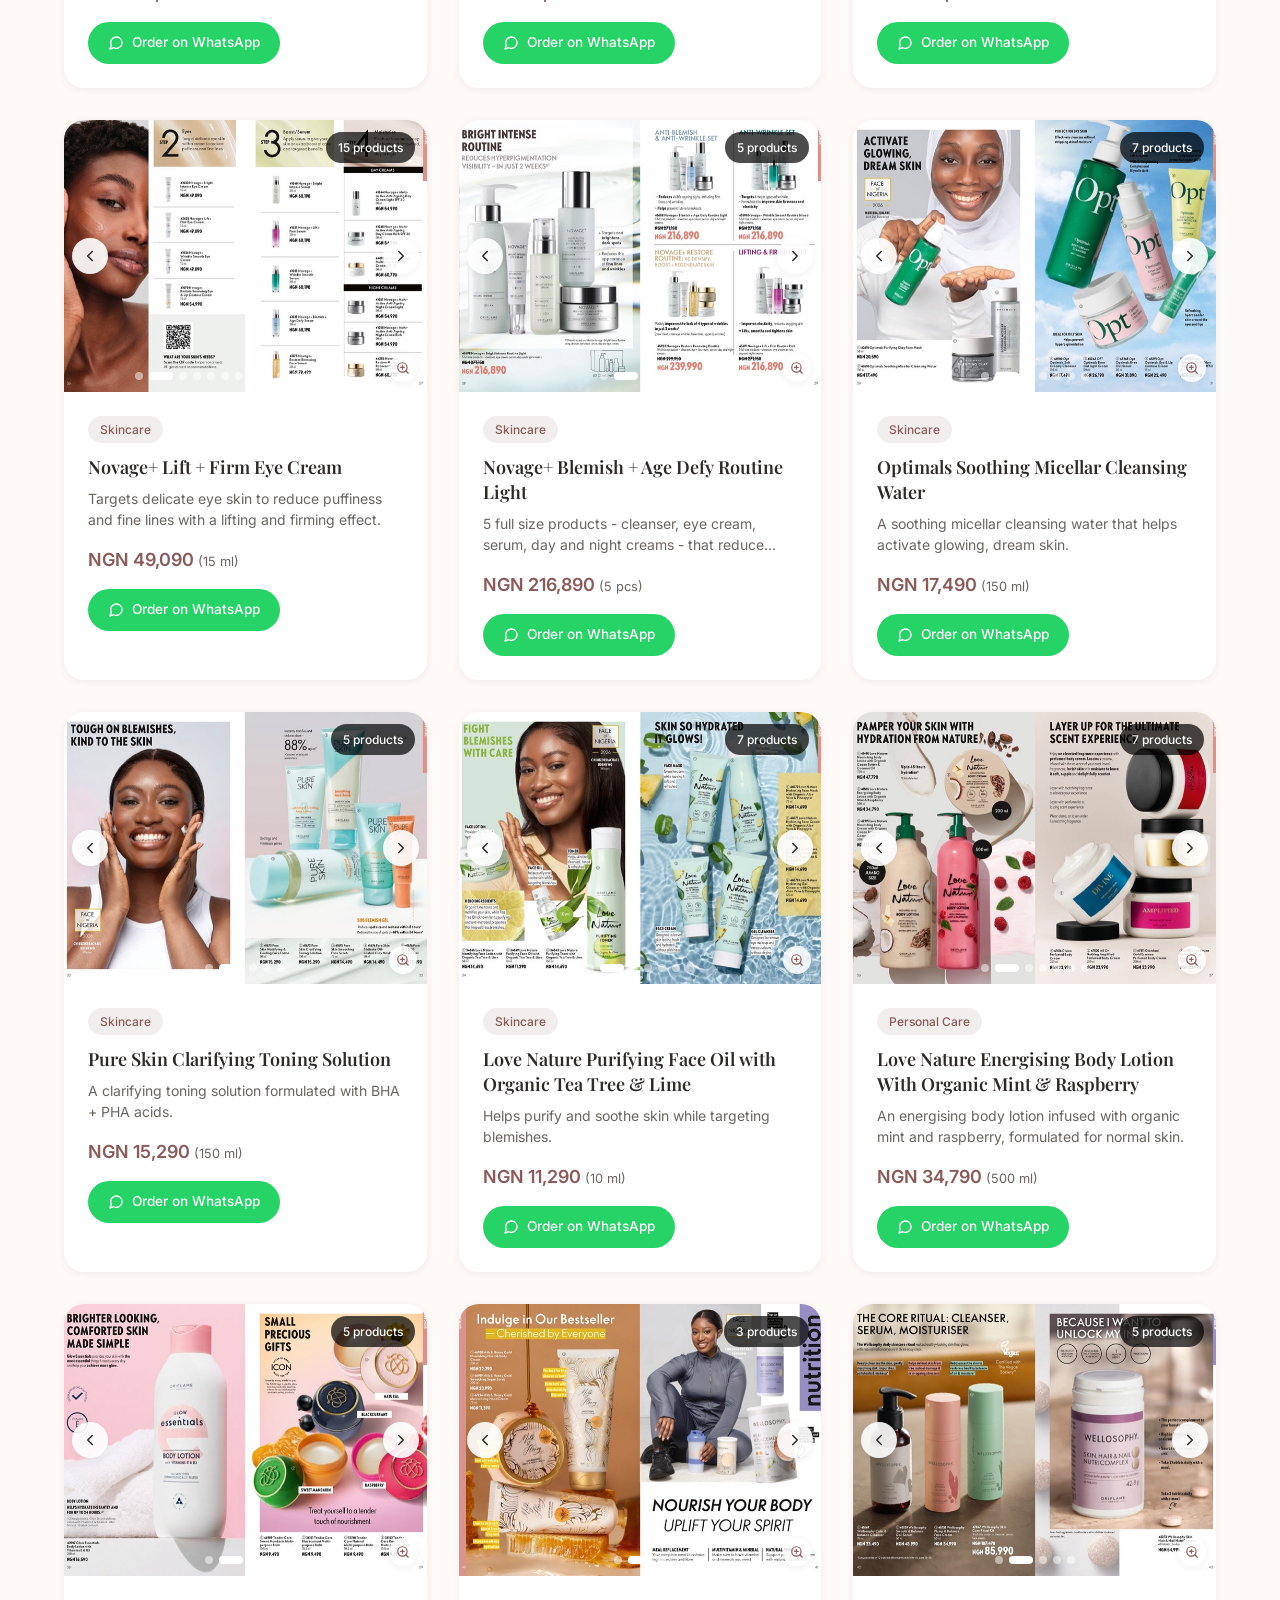
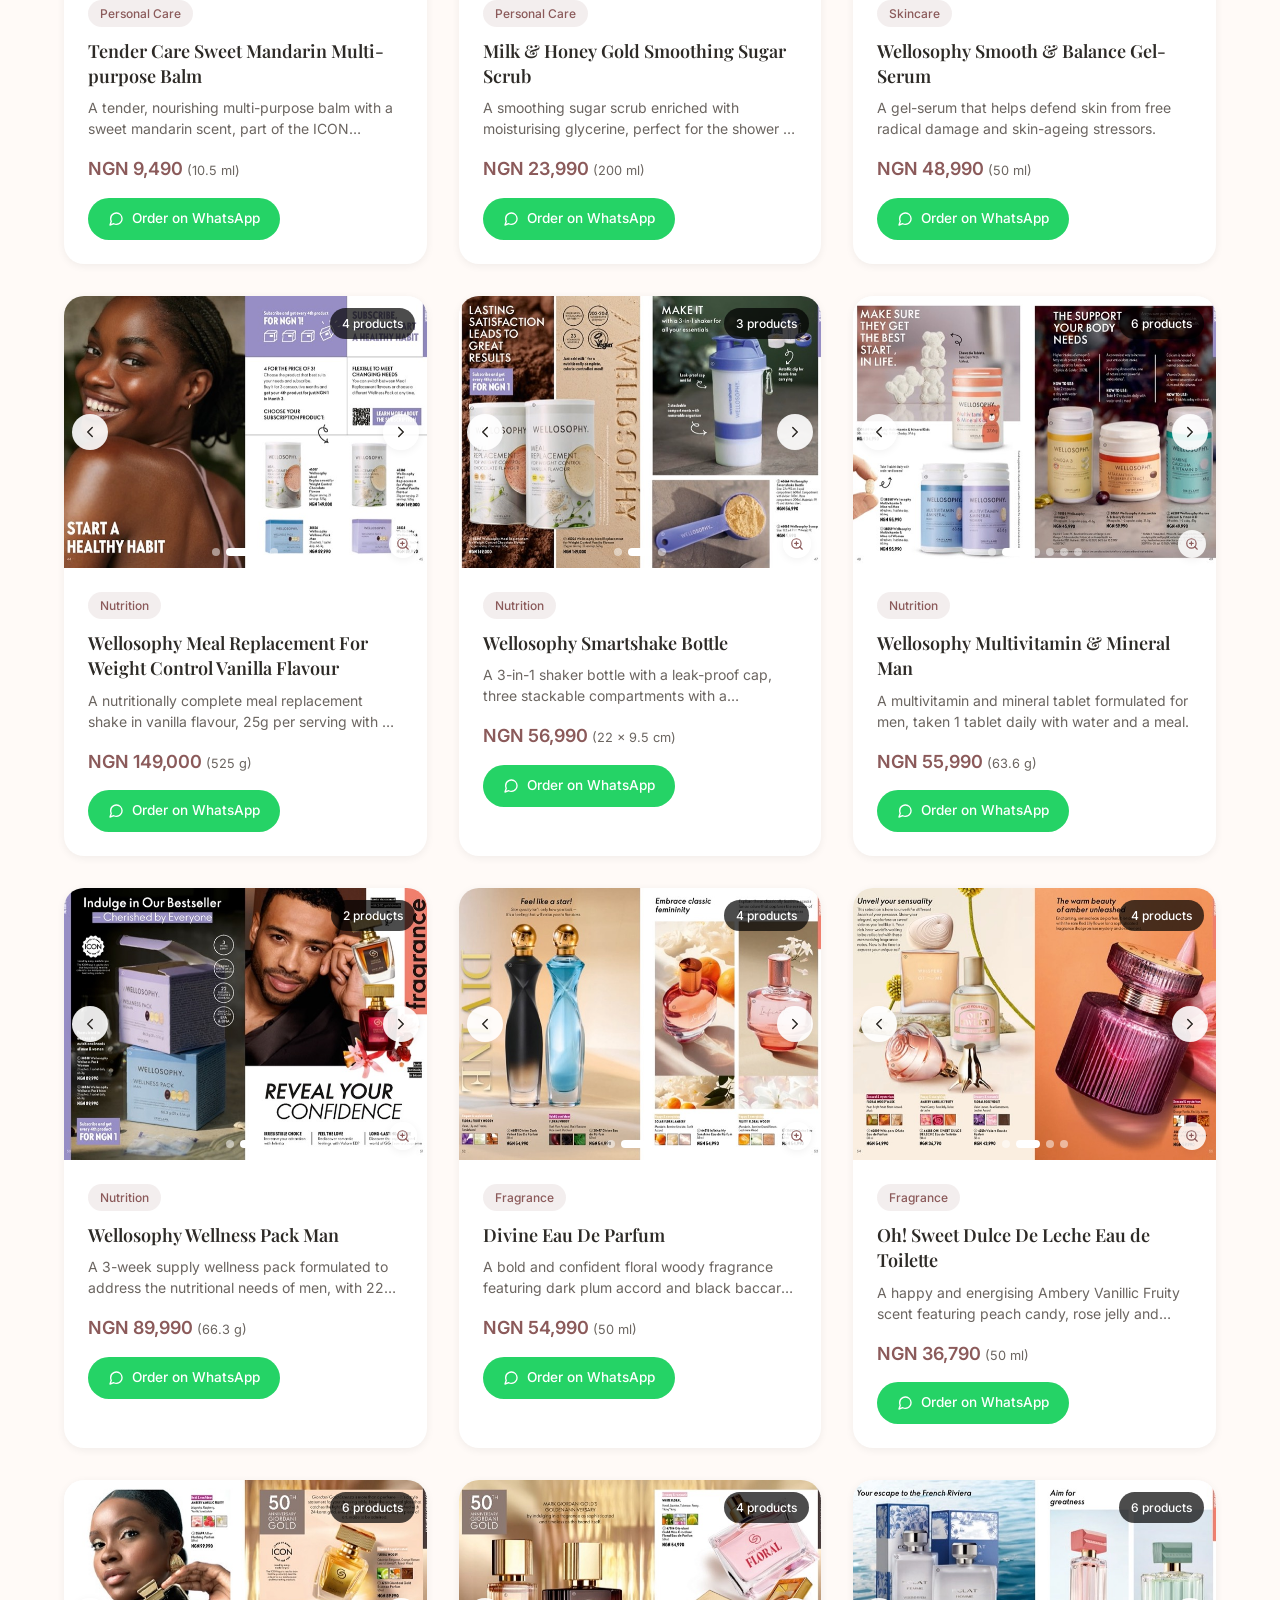
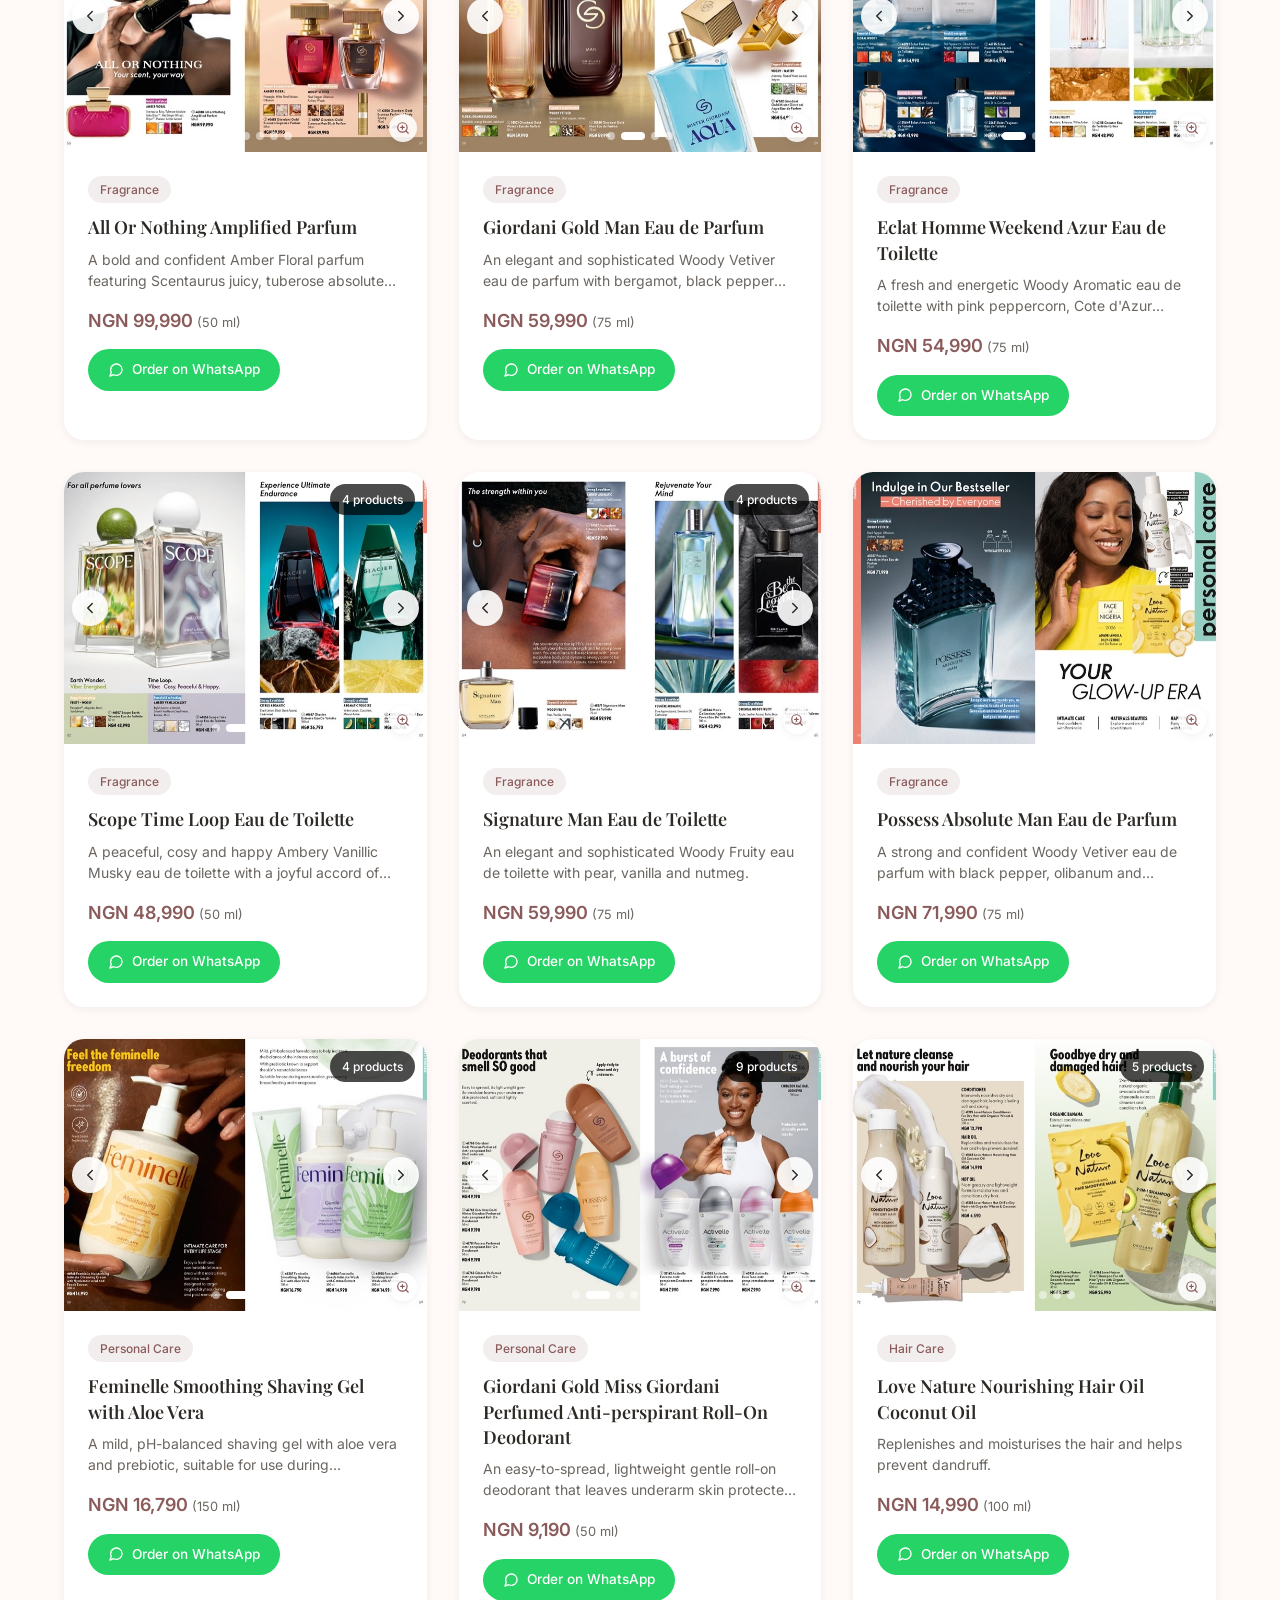
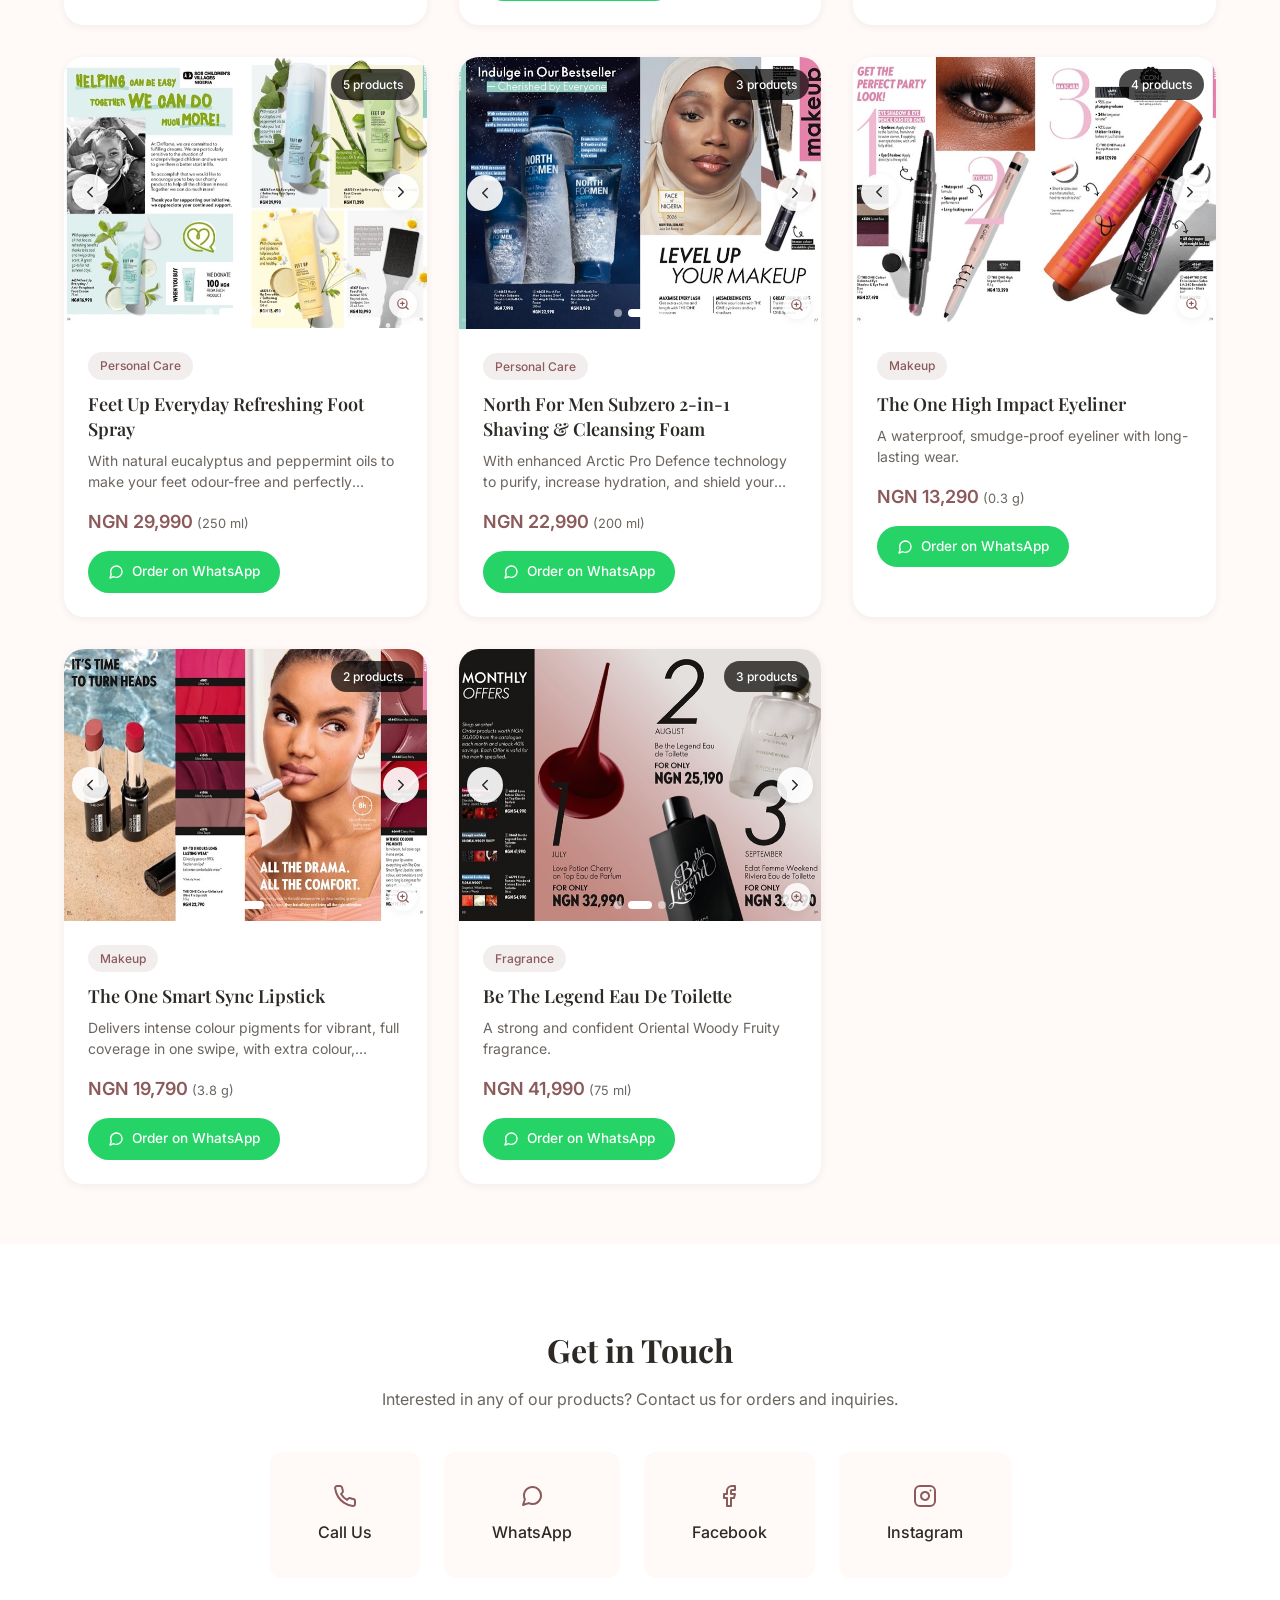
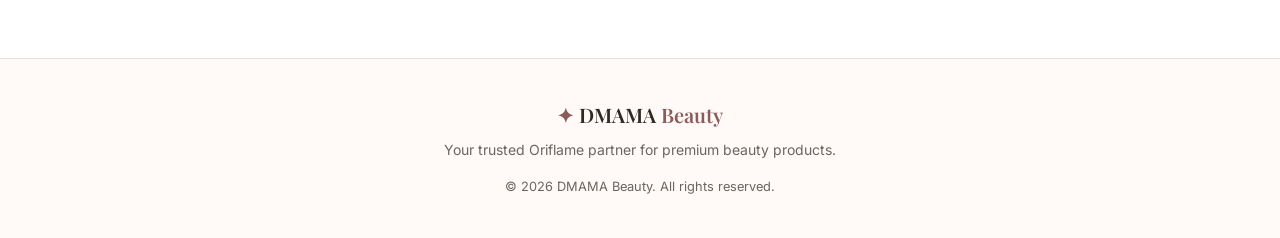
==== commit 05369fa2: "cache-bust asset URLs so deploys reach returning visitors Bump the ?v= date stamp on styles.css/scri" ====
--- a/index.html
+++ b/index.html
@@ -26,7 +26,7 @@
   <link rel="icon" href="favicon.png" type="image/png" sizes="48x48">
   <link rel="apple-touch-icon" href="apple-touch-icon.png">
 
-  <link rel="stylesheet" href="css/styles.css">
+  <link rel="stylesheet" href="css/styles.css?v=20260709">
   <link rel="preconnect" href="https://fonts.googleapis.com">
   <link rel="preconnect" href="https://fonts.gstatic.com" crossorigin>
   <link href="https://fonts.googleapis.com/css2?family=Playfair+Display:wght@400;500;600;700&family=Inter:wght@300;400;500;600&display=swap" rel="stylesheet">
@@ -183,6 +183,6 @@
     <img id="lightboxImage" alt="Catalogue page">
   </div>
 
-  <script src="script.js"></script>
+  <script src="script.js?v=20260709"></script>
 </body>
 </html>
